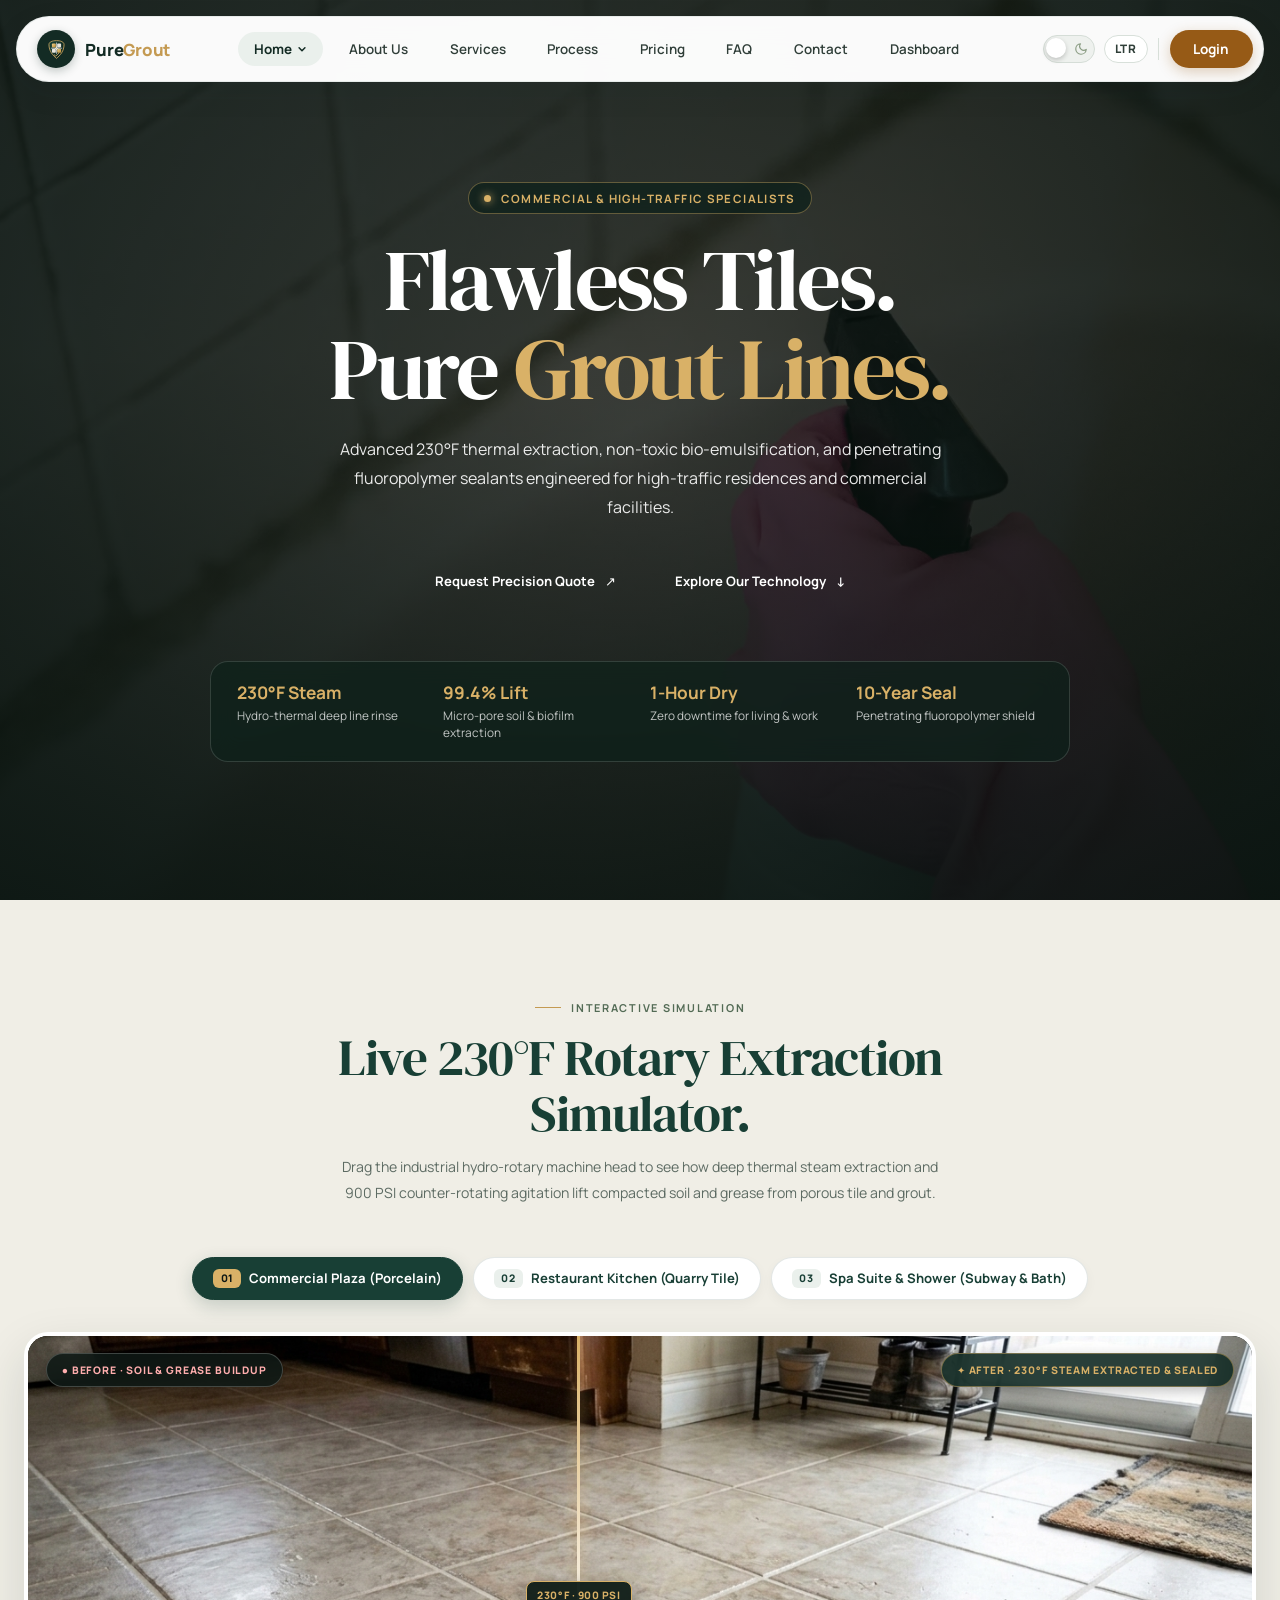
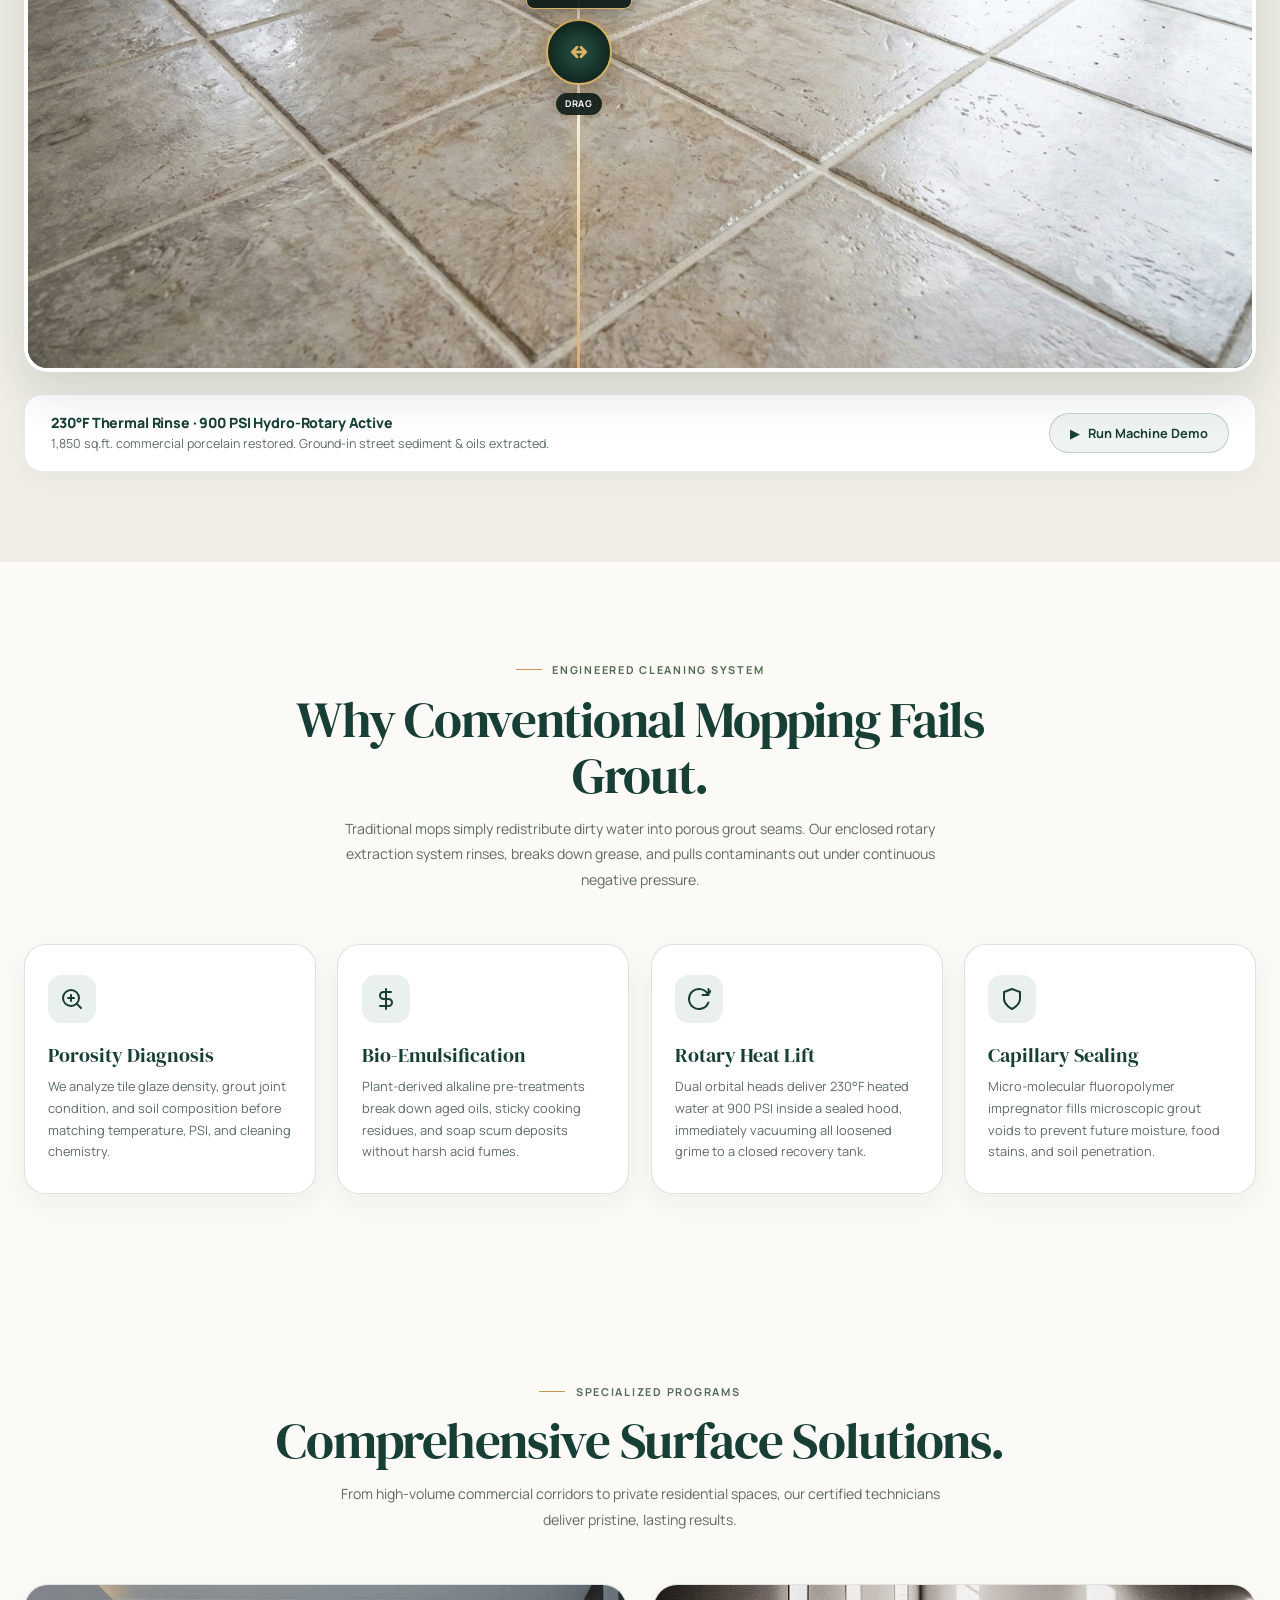
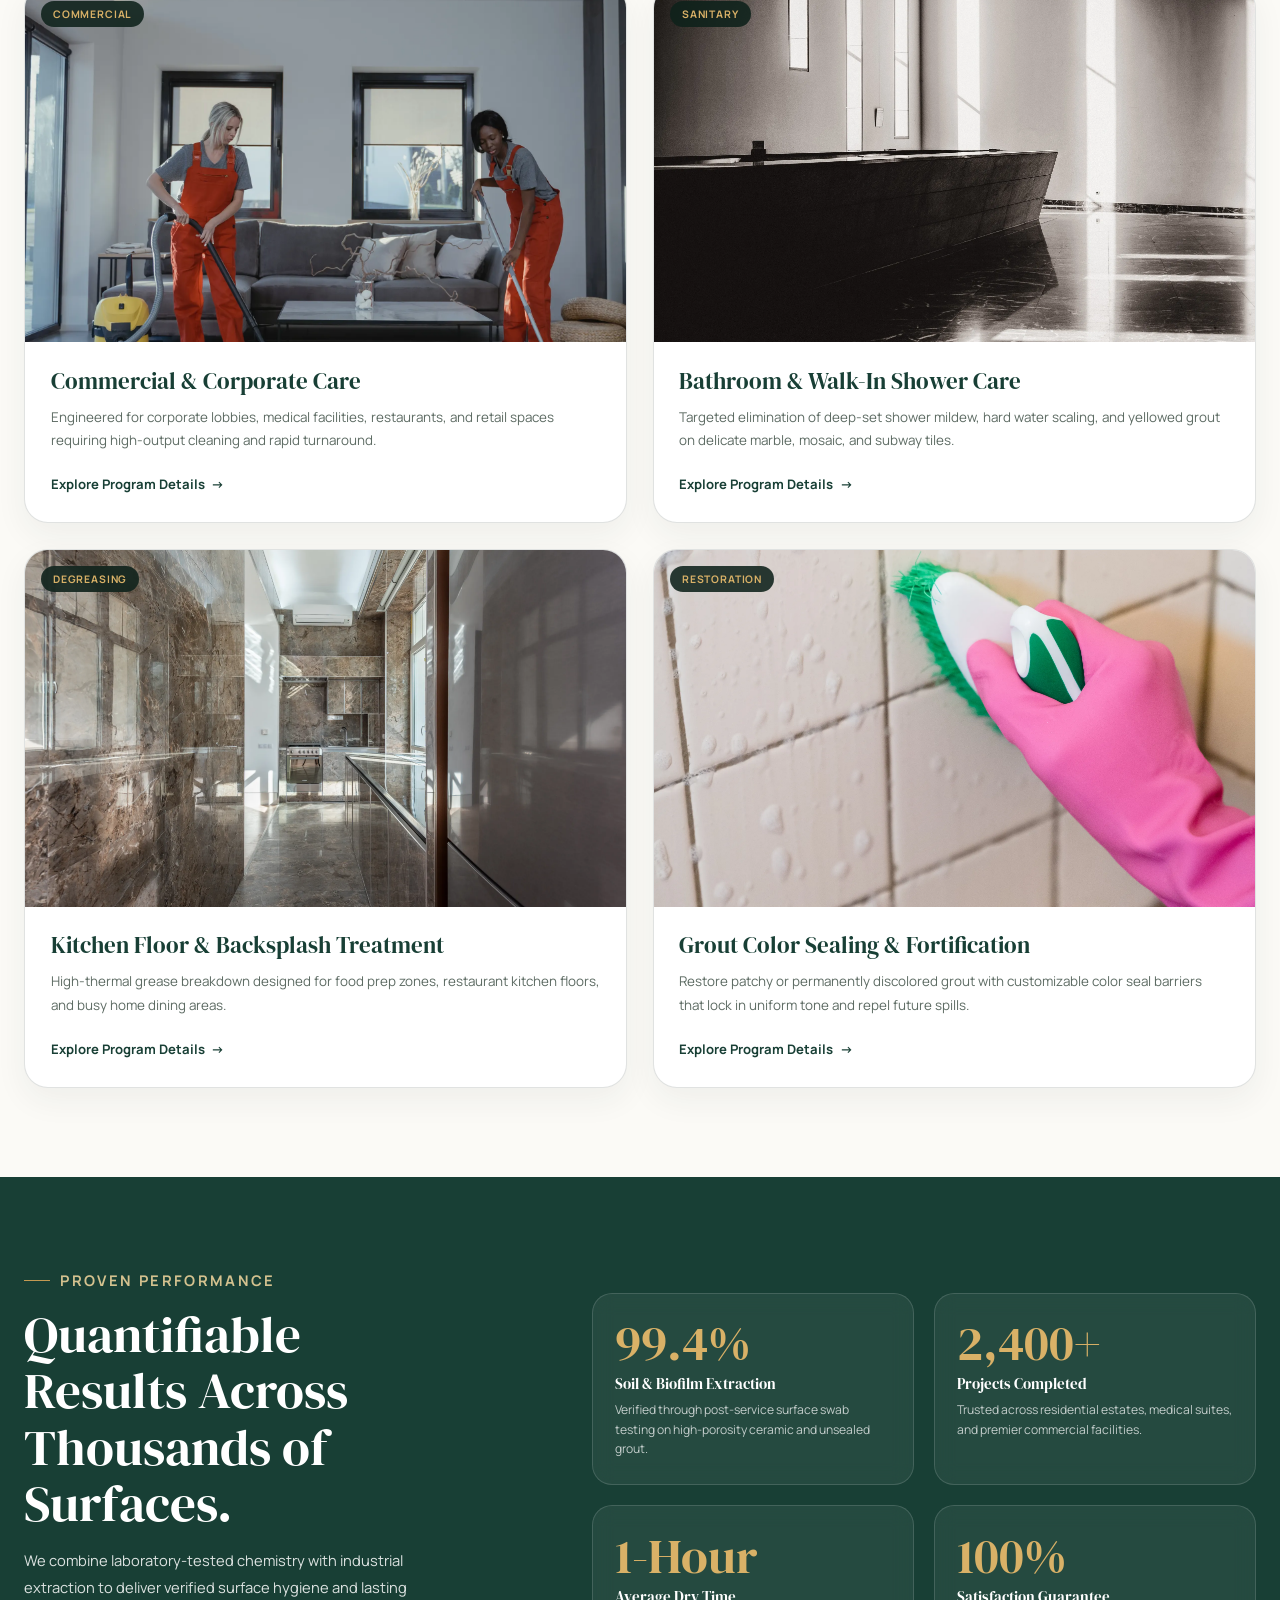
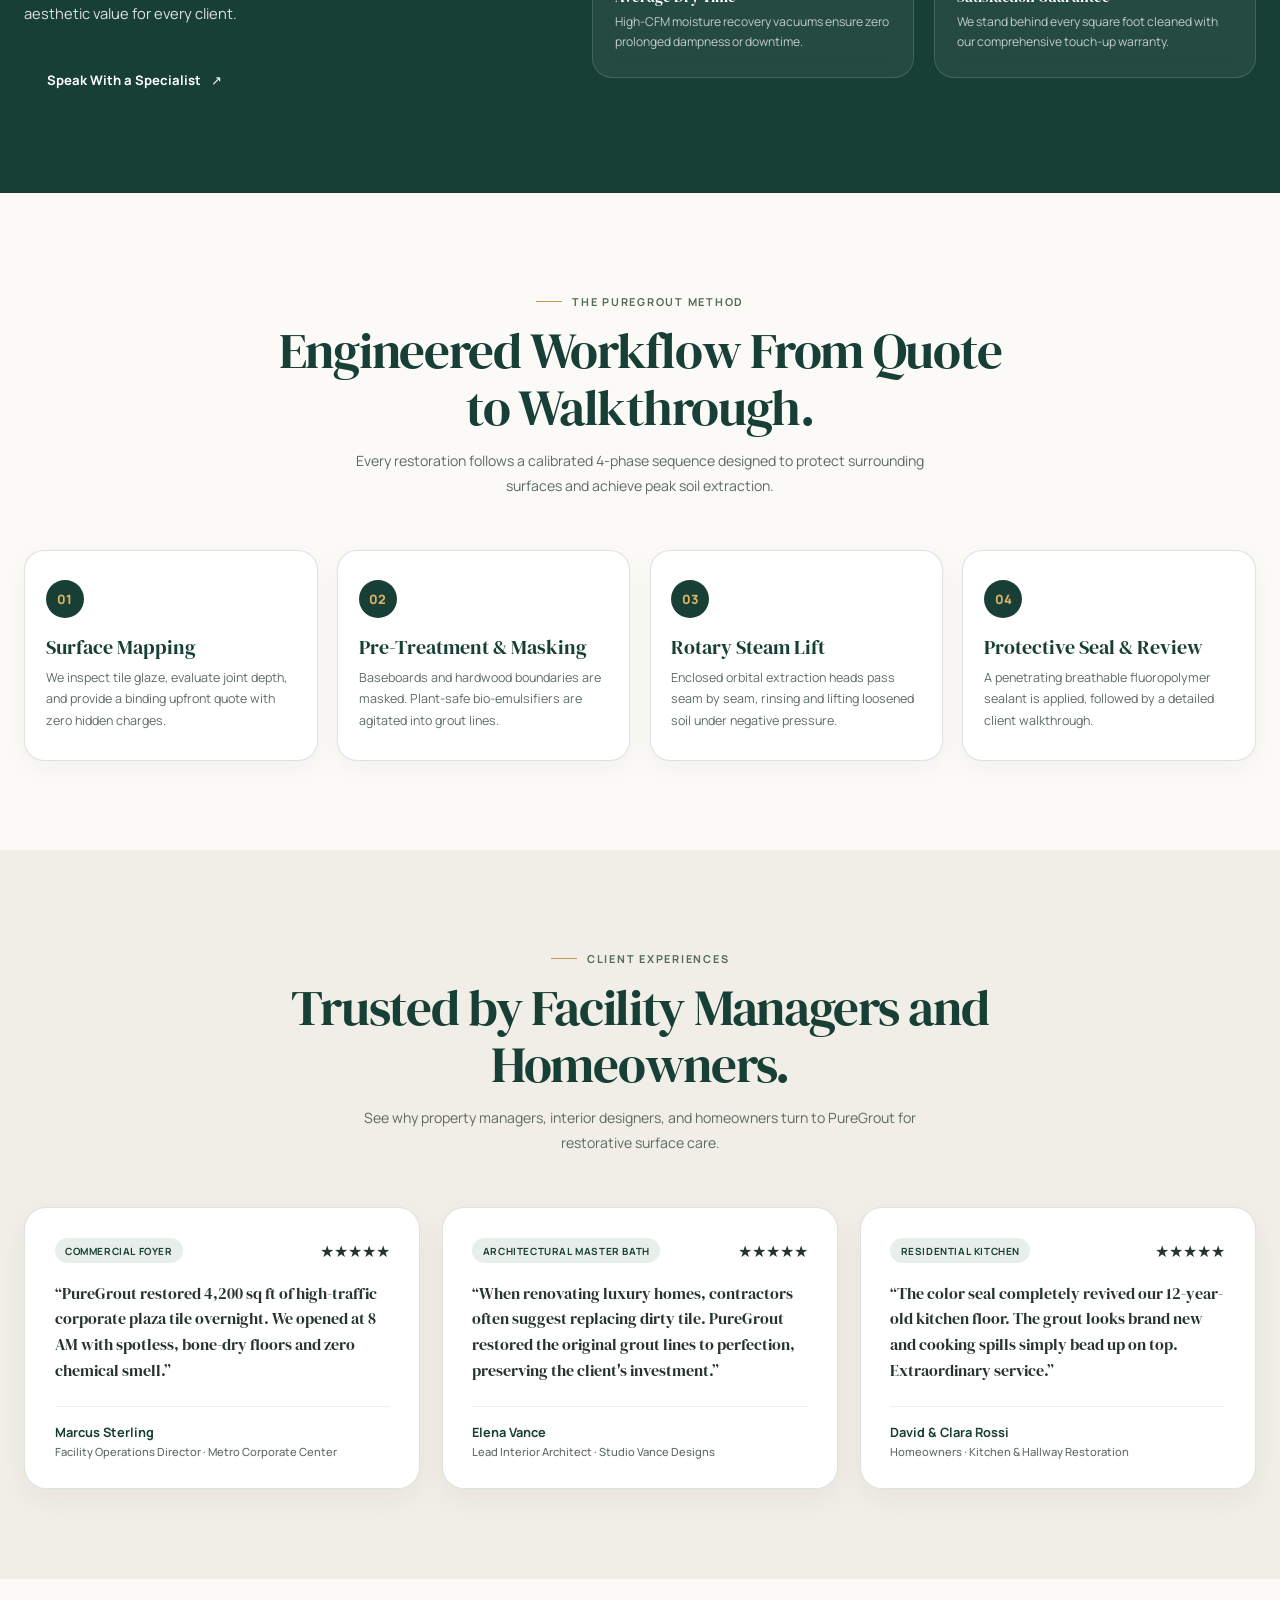
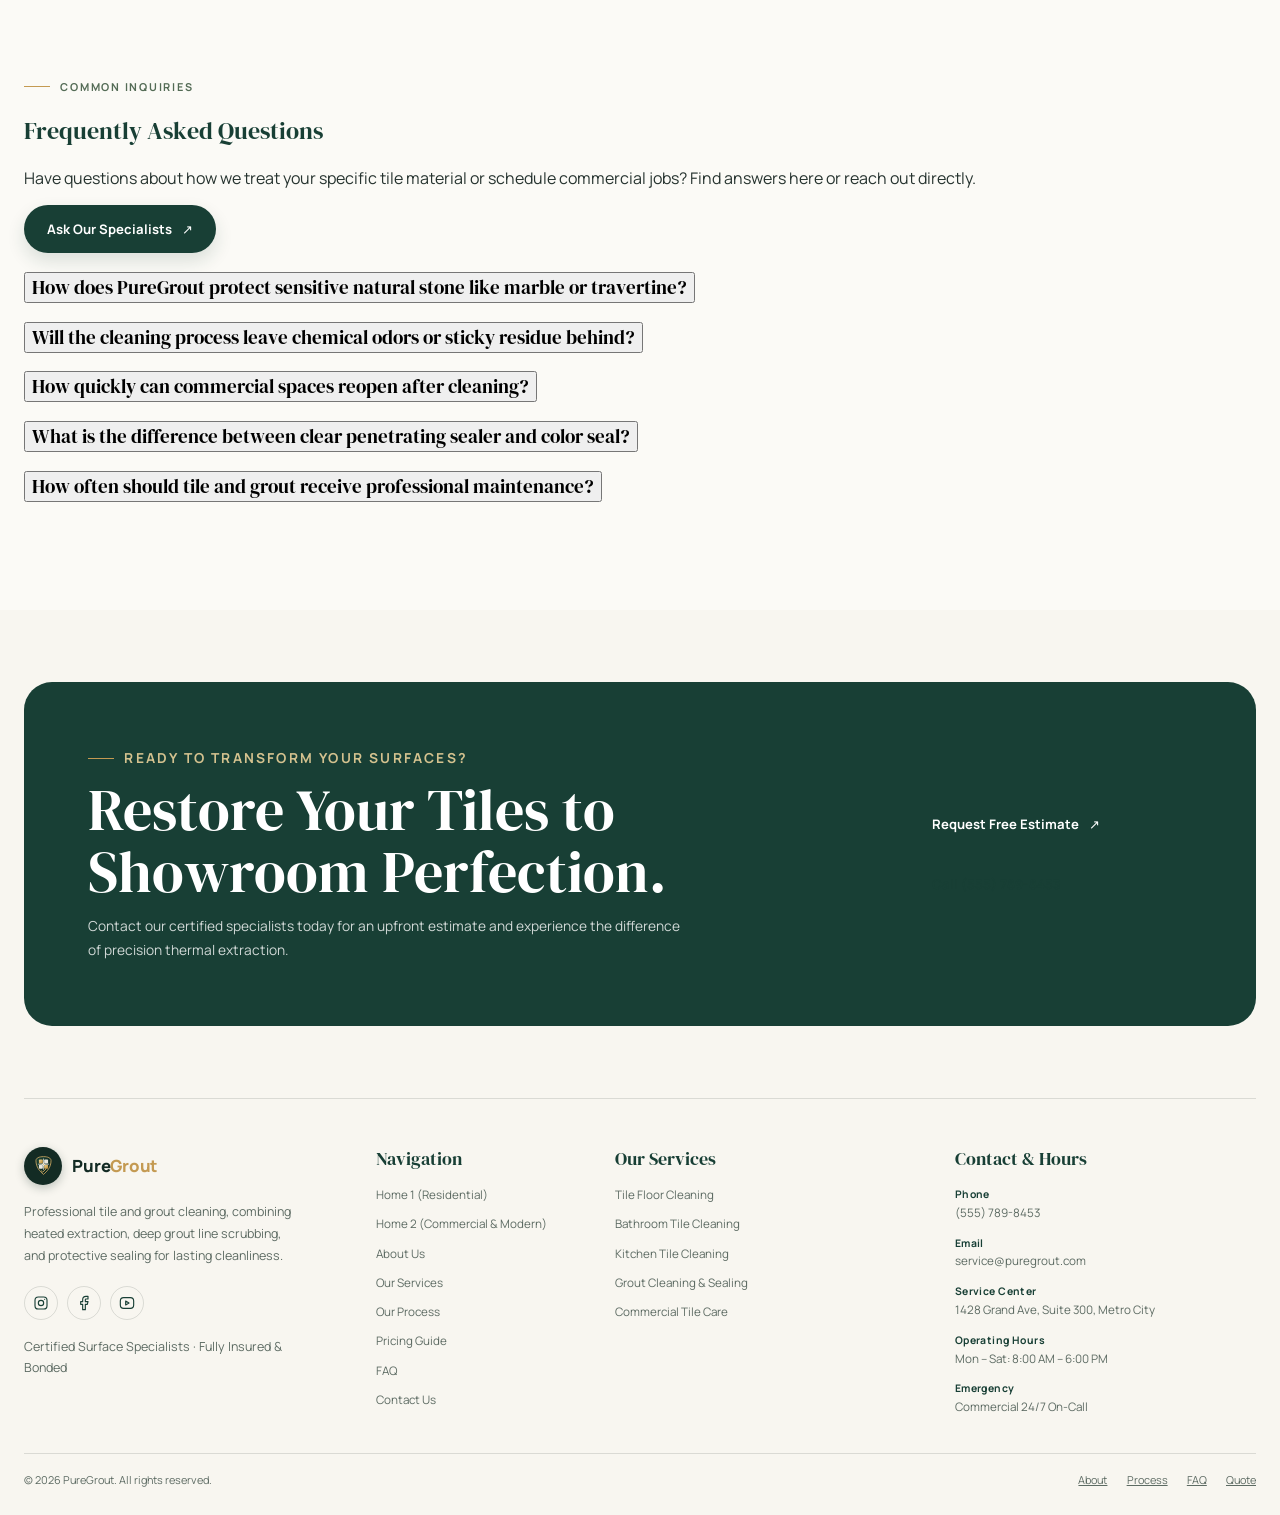
==== home-2.html @ 31fcd2fa "first commit" ====
<!doctype html>
<html lang="en">
<head>
  <meta charset="utf-8">
  <meta name="viewport" content="width=device-width, initial-scale=1">
  <meta name="theme-color" content="#F8F6F0">
  <meta name="description" content="Precision tile &amp; grout restoration for commercial spaces and architectural residences. 230°F rotary extraction, targeted grease lift, and fluoropolymer sealing.">
  <link rel="canonical" href="https://puregrout.com/home-2.html">
  <link rel="icon" type="image/svg+xml" href="assets/icons/favicon.svg">
  <link rel="alternate icon" type="image/png" href="assets/icons/favicon-32x32.png">
  <link rel="apple-touch-icon" href="assets/icons/favicon-32x32.png">
  <title>PureGrout | Precision Tile &amp; Grout Restoration Specialists</title>
  <meta property="og:type" content="website">
  <meta property="og:title" content="PureGrout | Precision Tile &amp; Grout Restoration (Home 2)">
  <meta property="og:description" content="Advanced thermal rotary extraction and fluoropolymer grout sealing for commercial facilities and luxury homes.">
  <meta property="og:url" content="https://puregrout.com/home-2.html">
  <meta property="og:image" content="https://puregrout.com/assets/images/tile-after-clean.jpg">
  <meta name="twitter:card" content="summary_large_image">
  <link rel="preconnect" href="https://fonts.googleapis.com">
  <link rel="preconnect" href="https://fonts.gstatic.com" crossorigin>
  <link href="https://fonts.googleapis.com/css2?family=DM+Serif+Display&family=Manrope:wght@400;500;600;700;800&display=swap" rel="stylesheet">
  <link rel="stylesheet" href="css/style.css">
  <link rel="stylesheet" href="css/responsive.css">
  <link rel="stylesheet" href="css/pages/home-2.css">
  <script src="js/components.js" defer></script>
  <script src="js/navigation.js" defer></script>
  <script src="js/main.js" defer></script>
  <script src="js/rotary-cleaner.js" defer></script>
  <script src="js/faq.js" defer></script>
  <script>
    (function () {
      try {
        var s = localStorage.getItem('puregrout-theme');
        var d = s ? s === 'dark' : (window.matchMedia && window.matchMedia('(prefers-color-scheme: dark)').matches);
        if (d) document.documentElement.classList.add('theme-dark');
      } catch (e) {}
    })();
  </script>
</head>
<body data-page="home2">
  <a class="skip-link" href="#main-content">Skip to content</a>
  <div id="site-header"></div>

  <main id="main-content" tabindex="-1">
    <!-- Hero Section -->
    <section class="h2-hero" aria-labelledby="h2-hero-title">
      <img class="h2-hero-image" src="assets/images/tile-cleaning-action.webp" alt="Industrial rotary extraction unit deep cleaning ceramic tile and grout lines" width="1800" height="2700" fetchpriority="high" decoding="async">
      <div class="h2-hero-overlay" aria-hidden="true"></div>

      <div class="h2-hero-content site-container">
        <span class="h2-badge">Commercial &amp; High-Traffic Specialists</span>
        <h1 id="h2-hero-title">Flawless Tiles.<br>Pure <em>Grout Lines.</em></h1>
        <p class="h2-hero-description">Advanced 230°F thermal extraction, non-toxic bio-emulsification, and penetrating fluoropolymer sealants engineered for high-traffic residences and commercial facilities.</p>
        
        <div class="h2-hero-actions">
          <a class="button button-light" href="contact.html?service=commercial-tile-cleaning">Request Precision Quote <span aria-hidden="true">↗</span></a>
          <a class="button button-glass" href="#technology">Explore Our Technology <span aria-hidden="true">↓</span></a>
        </div>

        <div class="h2-trust-strip">
          <div class="h2-trust-item">
            <strong>230°F Steam</strong>
            <span>Hydro-thermal deep line rinse</span>
          </div>
          <div class="h2-trust-item">
            <strong>99.4% Lift</strong>
            <span>Micro-pore soil &amp; biofilm extraction</span>
          </div>
          <div class="h2-trust-item">
            <strong>1-Hour Dry</strong>
            <span>Zero downtime for living &amp; work</span>
          </div>
          <div class="h2-trust-item">
            <strong>10-Year Seal</strong>
            <span>Penetrating fluoropolymer shield</span>
          </div>
        </div>
      </div>
    </section>

    <!-- Creative Interactive Feature: Industrial Hydro-Rotary Extraction Showcase -->
    <section class="rotary-showcase-section section-space" aria-labelledby="rotary-title" data-rotary-showcase>
      <div class="site-container">
        <div class="section-heading">
          <p class="eyebrow">Interactive Simulation</p>
          <h2 id="rotary-title">Live 230°F Rotary Extraction Simulator.</h2>
          <p>Drag the industrial hydro-rotary machine head to see how deep thermal steam extraction and 900 PSI counter-rotating agitation lift compacted soil and grease from porous tile and grout.</p>
        </div>

        <!-- 3-Surface Selector Navigation -->
        <div class="rotary-surface-nav" role="tablist" aria-label="Surface environments">
          <button class="rotary-pill is-active" type="button" role="tab" aria-selected="true" data-surface-target="commercial">
            <span class="pill-badge">01</span>
            Commercial Plaza (Porcelain)
          </button>
          <button class="rotary-pill" type="button" role="tab" aria-selected="false" data-surface-target="kitchen">
            <span class="pill-badge">02</span>
            Restaurant Kitchen (Quarry Tile)
          </button>
          <button class="rotary-pill" type="button" role="tab" aria-selected="false" data-surface-target="shower">
            <span class="pill-badge">03</span>
            Spa Suite &amp; Shower (Subway &amp; Bath)
          </button>
        </div>

        <!-- Interactive Rotary Surface Canvas -->
        <div class="rotary-frame" style="--rotary-pos: 50%;">
          <!-- Clean Layer (Revealed Beneath) -->
          <div class="rotary-layer rotary-layer-clean">
            <img src="assets/images/tile-after-clean.jpg" alt="Restored floor tiles with spotless cream grout lines after deep cleaning" width="1376" height="768" decoding="async">
            <span class="rotary-indicator rotary-indicator-clean"><span class="indicator-icon">✦</span> After &middot; 230&deg;F Steam Extracted &amp; Sealed</span>
          </div>

          <!-- Dirty Layer (Clipped at Wand Position) -->
          <div class="rotary-layer rotary-layer-dirty">
            <img src="assets/images/tile-after-clean.jpg" alt="Dirty tile floor showing heavy soil accumulation and blackened grout lines" width="1376" height="768" decoding="async">
            <div class="rotary-grime-overlay" aria-hidden="true"></div>
            <span class="rotary-indicator rotary-indicator-dirty"><span class="indicator-icon">●</span> Before &middot; Soil &amp; Grease Buildup</span>
          </div>

          <!-- Industrial Rotary Machine Scrubber Wand (Draggable Divider) -->
          <div class="rotary-wand-divider" role="slider" aria-label="Rotary extraction wand position" aria-valuemin="5" aria-valuemax="95" aria-valuenow="50" tabindex="0">
            <span class="rotary-wand-laser" aria-hidden="true"></span>
            
            <div class="rotary-machine-head" aria-hidden="true">
              <!-- Digital HUD Tag Hovering Above Machine -->
              <span class="rotary-hud-badge">230&deg;F &middot; 900 PSI</span>
              
              <!-- Refined Scrubber Head Dial with Drag Arrows -->
              <div class="rotary-dial-inner">
                <svg class="rotary-head-icon" viewBox="0 0 24 24" fill="none" stroke="currentColor" stroke-width="2.2" stroke-linecap="round" stroke-linejoin="round">
                  <path d="M7 12h10M7 12l3.5-3.5M7 12l3.5 3.5M17 12l-3.5-3.5M17 12l-3.5 3.5"/>
                </svg>
              </div>

              <!-- Drag Direction Label -->
              <span class="rotary-drag-arrows">DRAG</span>
            </div>
          </div>
        </div>

        <!-- Telemetry Diagnostics & Auto Demo Bar -->
        <div class="rotary-telemetry-bar">
          <div class="telemetry-readout">
            <strong class="telemetry-status" data-telemetry-status>230&deg;F Thermal Rinse &middot; 900 PSI Hydro-Rotary Active</strong>
            <span class="telemetry-detail" data-telemetry-detail>1,850 sq.ft. commercial porcelain restored. Ground-in street sediment &amp; oils extracted.</span>
          </div>
          <button class="auto-clean-btn" type="button" data-auto-clean aria-label="Run automated machine demonstration">
            <span aria-hidden="true">&#9654;</span> Run Machine Demo
          </button>
        </div>
      </div>
    </section>

    <!-- Science & Technology Section -->
    <section id="technology" class="h2-tech-section section-space" aria-labelledby="h2-tech-title">
      <div class="site-container">
        <div class="section-heading">
          <p class="eyebrow">Engineered Cleaning System</p>
          <h2 id="h2-tech-title">Why Conventional Mopping Fails Grout.</h2>
          <p>Traditional mops simply redistribute dirty water into porous grout seams. Our enclosed rotary extraction system rinses, breaks down grease, and pulls contaminants out under continuous negative pressure.</p>
        </div>

        <div class="h2-tech-grid">
          <article class="h2-tech-card">
            <span class="h2-tech-icon" aria-hidden="true">
              <svg viewBox="0 0 24 24" fill="none" stroke="currentColor" stroke-width="2" stroke-linecap="round" stroke-linejoin="round">
                <circle cx="11" cy="11" r="8"/>
                <line x1="21" y1="21" x2="16.65" y2="16.65"/>
                <line x1="11" y1="8" x2="11" y2="14"/>
                <line x1="8" y1="11" x2="14" y2="11"/>
              </svg>
            </span>
            <h3>Porosity Diagnosis</h3>
            <p>We analyze tile glaze density, grout joint condition, and soil composition before matching temperature, PSI, and cleaning chemistry.</p>
          </article>

          <article class="h2-tech-card">
            <span class="h2-tech-icon" aria-hidden="true">
              <svg viewBox="0 0 24 24" fill="none" stroke="currentColor" stroke-width="2" stroke-linecap="round" stroke-linejoin="round">
                <path d="M12 2v20M17 5H9.5a3.5 3.5 0 0 0 0 7h5a3.5 3.5 0 0 1 0 7H6"/>
              </svg>
            </span>
            <h3>Bio-Emulsification</h3>
            <p>Plant-derived alkaline pre-treatments break down aged oils, sticky cooking residues, and soap scum deposits without harsh acid fumes.</p>
          </article>

          <article class="h2-tech-card">
            <span class="h2-tech-icon" aria-hidden="true">
              <svg viewBox="0 0 24 24" fill="none" stroke="currentColor" stroke-width="2" stroke-linecap="round" stroke-linejoin="round">
                <path d="M21.5 2v6h-6M21.34 15.57a10 10 0 1 1-.57-8.38l5.67-5.67"/>
              </svg>
            </span>
            <h3>Rotary Heat Lift</h3>
            <p>Dual orbital heads deliver 230&deg;F heated water at 900 PSI inside a sealed hood, immediately vacuuming all loosened grime to a closed recovery tank.</p>
          </article>

          <article class="h2-tech-card">
            <span class="h2-tech-icon" aria-hidden="true">
              <svg viewBox="0 0 24 24" fill="none" stroke="currentColor" stroke-width="2" stroke-linecap="round" stroke-linejoin="round">
                <path d="M12 22s8-4 8-10V5l-8-3-8 3v7c0 6 8 10 8 10z"/>
              </svg>
            </span>
            <h3>Capillary Sealing</h3>
            <p>Micro-molecular fluoropolymer impregnator fills microscopic grout voids to prevent future moisture, food stains, and soil penetration.</p>
          </article>
        </div>
      </div>
    </section>

    <!-- Core Specialty Programs -->
    <section class="h2-programs-section section-space" aria-labelledby="h2-programs-title">
      <div class="site-container">
        <div class="section-heading">
          <p class="eyebrow">Specialized Programs</p>
          <h2 id="h2-programs-title">Comprehensive Surface Solutions.</h2>
          <p>From high-volume commercial corridors to private residential spaces, our certified technicians deliver pristine, lasting results.</p>
        </div>

        <div class="h2-programs-grid">
          <article class="h2-program-card">
            <div class="h2-program-media">
              <img src="assets/images/professional-floor-cleaning.webp" alt="Commercial high-traffic tile floor being cleaned with rotary extraction" width="1200" height="800" loading="lazy" decoding="async">
              <span class="h2-program-tag">Commercial</span>
            </div>
            <div class="h2-program-copy">
              <h3>Commercial &amp; Corporate Care</h3>
              <p>Engineered for corporate lobbies, medical facilities, restaurants, and retail spaces requiring high-output cleaning and rapid turnaround.</p>
              <a href="services.html#commercial-tile-cleaning" class="h2-program-link">Explore Program Details <span aria-hidden="true">&rarr;</span></a>
            </div>
          </article>

          <article class="h2-program-card">
            <div class="h2-program-media">
              <img src="assets/images/marble-bathroom-interior.webp" alt="Pristine marble and tiled master bathroom walk-in shower" width="1200" height="800" loading="lazy" decoding="async">
              <span class="h2-program-tag">Sanitary</span>
            </div>
            <div class="h2-program-copy">
              <h3>Bathroom &amp; Walk-In Shower Care</h3>
              <p>Targeted elimination of deep-set shower mildew, hard water scaling, and yellowed grout on delicate marble, mosaic, and subway tiles.</p>
              <a href="services.html#bathroom-tile-cleaning" class="h2-program-link">Explore Program Details <span aria-hidden="true">&rarr;</span></a>
            </div>
          </article>

          <article class="h2-program-card">
            <div class="h2-program-media">
              <img src="assets/images/modern-tiled-kitchen.webp" alt="Modern open kitchen with gleaming ceramic tile floors" width="1200" height="800" loading="lazy" decoding="async">
              <span class="h2-program-tag">Degreasing</span>
            </div>
            <div class="h2-program-copy">
              <h3>Kitchen Floor &amp; Backsplash Treatment</h3>
              <p>High-thermal grease breakdown designed for food prep zones, restaurant kitchen floors, and busy home dining areas.</p>
              <a href="services.html#kitchen-tile-cleaning" class="h2-program-link">Explore Program Details <span aria-hidden="true">&rarr;</span></a>
            </div>
          </article>

          <article class="h2-program-card">
            <div class="h2-program-media">
              <img src="assets/images/close-up-grout-scrubbing.webp" alt="Detailed line-by-line grout sealing and restoration in progress" width="1200" height="800" loading="lazy" decoding="async">
              <span class="h2-program-tag">Restoration</span>
            </div>
            <div class="h2-program-copy">
              <h3>Grout Color Sealing &amp; Fortification</h3>
              <p>Restore patchy or permanently discolored grout with customizable color seal barriers that lock in uniform tone and repel future spills.</p>
              <a href="services.html#grout-cleaning-restoration" class="h2-program-link">Explore Program Details <span aria-hidden="true">&rarr;</span></a>
            </div>
          </article>
        </div>
      </div>
    </section>

    <!-- Metrics & Performance Proof Section -->
    <section class="h2-metrics-section section-space" aria-labelledby="h2-metrics-title">
      <div class="site-container h2-metrics-layout">
        <div class="h2-metrics-intro">
          <p class="eyebrow">Proven Performance</p>
          <h2 id="h2-metrics-title">Quantifiable Results Across Thousands of Surfaces.</h2>
          <p>We combine laboratory-tested chemistry with industrial extraction to deliver verified surface hygiene and lasting aesthetic value for every client.</p>
          <div style="margin-top: 1.8rem;">
            <a class="button button-outline-light" href="contact.html">Speak With a Specialist <span aria-hidden="true">&nearr;</span></a>
          </div>
        </div>

        <div class="h2-metrics-grid">
          <div class="h2-metric-card">
            <span class="h2-metric-number">99.4%</span>
            <h3>Soil &amp; Biofilm Extraction</h3>
            <p>Verified through post-service surface swab testing on high-porosity ceramic and unsealed grout.</p>
          </div>
          <div class="h2-metric-card">
            <span class="h2-metric-number">2,400+</span>
            <h3>Projects Completed</h3>
            <p>Trusted across residential estates, medical suites, and premier commercial facilities.</p>
          </div>
          <div class="h2-metric-card">
            <span class="h2-metric-number">1-Hour</span>
            <h3>Average Dry Time</h3>
            <p>High-CFM moisture recovery vacuums ensure zero prolonged dampness or downtime.</p>
          </div>
          <div class="h2-metric-card">
            <span class="h2-metric-number">100%</span>
            <h3>Satisfaction Guarantee</h3>
            <p>We stand behind every square foot cleaned with our comprehensive touch-up warranty.</p>
          </div>
        </div>
      </div>
    </section>

    <!-- 4-Phase Client Workflow -->
    <section class="h2-workflow-section section-space" aria-labelledby="h2-flow-title">
      <div class="site-container">
        <div class="section-heading">
          <p class="eyebrow">The PureGrout Method</p>
          <h2 id="h2-flow-title">Engineered Workflow From Quote to Walkthrough.</h2>
          <p>Every restoration follows a calibrated 4-phase sequence designed to protect surrounding surfaces and achieve peak soil extraction.</p>
        </div>

        <ol class="h2-workflow-grid">
          <li class="h2-workflow-card">
            <span class="step-num">01</span>
            <h3>Surface Mapping</h3>
            <p>We inspect tile glaze, evaluate joint depth, and provide a binding upfront quote with zero hidden charges.</p>
          </li>
          <li class="h2-workflow-card">
            <span class="step-num">02</span>
            <h3>Pre-Treatment &amp; Masking</h3>
            <p>Baseboards and hardwood boundaries are masked. Plant-safe bio-emulsifiers are agitated into grout lines.</p>
          </li>
          <li class="h2-workflow-card">
            <span class="step-num">03</span>
            <h3>Rotary Steam Lift</h3>
            <p>Enclosed orbital extraction heads pass seam by seam, rinsing and lifting loosened soil under negative pressure.</p>
          </li>
          <li class="h2-workflow-card">
            <span class="step-num">04</span>
            <h3>Protective Seal &amp; Review</h3>
            <p>A penetrating breathable fluoropolymer sealant is applied, followed by a detailed client walkthrough.</p>
          </li>
        </ol>
      </div>
    </section>

    <!-- Testimonials / Client Case Studies -->
    <section class="h2-testimonials-section section-space" aria-labelledby="h2-testimonials-title">
      <div class="site-container">
        <div class="section-heading">
          <p class="eyebrow">Client Experiences</p>
          <h2 id="h2-testimonials-title">Trusted by Facility Managers and Homeowners.</h2>
          <p>See why property managers, interior designers, and homeowners turn to PureGrout for restorative surface care.</p>
        </div>

        <div class="h2-testimonials-grid">
          <article class="h2-test-card">
            <div class="h2-test-header">
              <span class="h2-test-tag">Commercial Foyer</span>
              <div class="stars" role="img" aria-label="5 out of 5 stars">&#9733;&#9733;&#9733;&#9733;&#9733;</div>
            </div>
            <blockquote>&ldquo;PureGrout restored 4,200 sq ft of high-traffic corporate plaza tile overnight. We opened at 8 AM with spotless, bone-dry floors and zero chemical smell.&rdquo;</blockquote>
            <div class="h2-test-author">
              <strong>Marcus Sterling</strong>
              <span>Facility Operations Director &middot; Metro Corporate Center</span>
            </div>
          </article>

          <article class="h2-test-card">
            <div class="h2-test-header">
              <span class="h2-test-tag">Architectural Master Bath</span>
              <div class="stars" role="img" aria-label="5 out of 5 stars">&#9733;&#9733;&#9733;&#9733;&#9733;</div>
            </div>
            <blockquote>&ldquo;When renovating luxury homes, contractors often suggest replacing dirty tile. PureGrout restored the original grout lines to perfection, preserving the client's investment.&rdquo;</blockquote>
            <div class="h2-test-author">
              <strong>Elena Vance</strong>
              <span>Lead Interior Architect &middot; Studio Vance Designs</span>
            </div>
          </article>

          <article class="h2-test-card">
            <div class="h2-test-header">
              <span class="h2-test-tag">Residential Kitchen</span>
              <div class="stars" role="img" aria-label="5 out of 5 stars">&#9733;&#9733;&#9733;&#9733;&#9733;</div>
            </div>
            <blockquote>&ldquo;The color seal completely revived our 12-year-old kitchen floor. The grout looks brand new and cooking spills simply bead up on top. Extraordinary service.&rdquo;</blockquote>
            <div class="h2-test-author">
              <strong>David &amp; Clara Rossi</strong>
              <span>Homeowners &middot; Kitchen &amp; Hallway Restoration</span>
            </div>
          </article>
        </div>
      </div>
    </section>

    <!-- Home 2 FAQ Section -->
    <section class="h2-faq-section section-space" aria-labelledby="h2-faq-title">
      <div class="site-container faq-layout">
        <div class="faq-intro">
          <p class="eyebrow">Common Inquiries</p>
          <h2 id="h2-faq-title">Frequently Asked Questions</h2>
          <p>Have questions about how we treat your specific tile material or schedule commercial jobs? Find answers here or reach out directly.</p>
          <a class="button button-primary" href="contact.html">Ask Our Specialists <span aria-hidden="true">&nearr;</span></a>
        </div>

        <div class="faq-list">
          <article class="faq-item">
            <h3><button class="faq-question" type="button" aria-expanded="false" aria-controls="h2-faq-1" id="h2-q1">How does PureGrout protect sensitive natural stone like marble or travertine?<span></span></button></h3>
            <div class="faq-answer" id="h2-faq-1" role="region" aria-labelledby="h2-q1" hidden>
              <p>We use pH-neutral, non-acidic bio-cleaners specifically calibrated for calcium-based stones like marble, travertine, and limestone. Our low-pressure rotary scrubbers lift soil without micro-scratching or etching the polished surface.</p>
            </div>
          </article>

          <article class="faq-item">
            <h3><button class="faq-question" type="button" aria-expanded="false" aria-controls="h2-faq-2" id="h2-q2">Will the cleaning process leave chemical odors or sticky residue behind?<span></span></button></h3>
            <div class="faq-answer" id="h2-faq-2" role="region" aria-labelledby="h2-q2" hidden>
              <p>Never. Because our 230&deg;F thermal rinse operates with simultaneous closed-loop vacuum extraction, 99% of all solution and emulsified soil is removed instantly. The floor dries neutral with zero sticky film to re-attract dirt.</p>
            </div>
          </article>

          <article class="faq-item">
            <h3><button class="faq-question" type="button" aria-expanded="false" aria-controls="h2-faq-3" id="h2-q3">How quickly can commercial spaces reopen after cleaning?<span></span></button></h3>
            <div class="faq-answer" id="h2-faq-3" role="region" aria-labelledby="h2-q3" hidden>
              <p>Our industrial extraction system leaves floors dry to light foot traffic within 45 to 60 minutes. We routinely perform night, weekend, and after-hours commercial services so your business opens on schedule with zero interruption.</p>
            </div>
          </article>

          <article class="faq-item">
            <h3><button class="faq-question" type="button" aria-expanded="false" aria-controls="h2-faq-4" id="h2-q4">What is the difference between clear penetrating sealer and color seal?<span></span></button></h3>
            <div class="faq-answer" id="h2-faq-4" role="region" aria-labelledby="h2-q4" hidden>
              <p>Clear penetrating sealer absorbs into the grout capillaries to protect against liquids while preserving the existing grout color. Color seal is an opaque, durable polymer formula that permanently recolors discolored or stained grout to your chosen uniform shade while offering maximum stain protection.</p>
            </div>
          </article>

          <article class="faq-item">
            <h3><button class="faq-question" type="button" aria-expanded="false" aria-controls="h2-faq-5" id="h2-q5">How often should tile and grout receive professional maintenance?<span></span></button></h3>
            <div class="faq-answer" id="h2-faq-5" role="region" aria-labelledby="h2-q5" hidden>
              <p>For typical residential homes, a professional deep clean and seal inspection every 12 to 18 months keeps floors immaculate. High-traffic commercial properties (such as restaurants, retail, and offices) typically schedule semi-annual or quarterly maintenance.</p>
            </div>
          </article>
        </div>
      </div>
    </section>

    <!-- Final Call to Action -->
    <section class="cta-section site-container" aria-labelledby="h2-final-cta-title">
      <div>
        <p class="eyebrow">Ready to Transform Your Surfaces?</p>
        <h2 id="h2-final-cta-title">Restore Your Tiles to Showroom Perfection.</h2>
        <p>Contact our certified specialists today for an upfront estimate and experience the difference of precision thermal extraction.</p>
      </div>
      <div style="display: flex; gap: 0.8rem; flex-wrap: wrap;">
        <a class="button button-light" href="contact.html">Request Free Estimate <span aria-hidden="true">&nearr;</span></a>
        <a class="button button-secondary" href="tel:5557898453">Call (555) 789-8453</a>
      </div>
    </section>
  </main>

  <div id="site-footer"></div>
</body>
</html>
---- css/style.css ----
:root {
  color-scheme: light;
  --color-forest: #183F35;
  --color-sage: #8A9C83;
  --color-ivory: #F8F6F0;
  --color-white: #FFFFFF;
  --color-gold: #C49A52;
  --color-charcoal: #26332F;
  --color-muted: #5D6B63;
  --color-border: rgba(38, 51, 47, .14);
  --font-display: "DM Serif Display", Georgia, serif;
  --font-body: "Manrope", Arial, sans-serif;
  --content-width: 1240px;
  --section-space: clamp(4.5rem, 7vw, 6.75rem);
  --space-1: .5rem;
  --space-2: 1rem;
  --space-3: 1.5rem;
  --space-4: 2rem;
  --space-5: 3rem;
  --space-6: 4.5rem;
  font-family: var(--font-body);
  font-synthesis: none;
  text-rendering: optimizeLegibility;
}

*, *::before, *::after { box-sizing: border-box; }
html { scroll-behavior: smooth; }
body { min-width: 320px; margin: 0; background: var(--color-ivory); color: var(--color-charcoal); }
a { color: inherit; }
button, input, select, textarea { font: inherit; }
button, a { -webkit-tap-highlight-color: transparent; }
img, svg { display: block; max-width: 100%; }
:focus-visible { outline: 3px solid #8C6220; outline-offset: 4px; }
.skip-link { position: fixed; z-index: 30; top: 1rem; left: 1rem; padding: .75rem 1rem; transform: translateY(-160%); border-radius: 999px; background: var(--color-forest); color: var(--color-white); }
.skip-link:focus { transform: translateY(0); }
.site-container { width: min(calc(100% - 3rem), var(--content-width)); margin-inline: auto; }

/* Theme color scheme extensions */
:root {
  --color-heading: #183F35;
  --color-surface-alt: #FBFAF6;
  --color-surface-tint: #F0EEE6;
}

:root.theme-dark {
  color-scheme: dark;
  --color-forest: #13241F;
  --color-forest-dark: #0A1612;
  --color-sage: #9AB29F;
  --color-ivory: #0D1714;
  --color-white: #FFFFFF;
  --color-surface-alt: #101E19;
  --color-surface-tint: #12211C;
  --color-gold: #D9B167;
  --color-charcoal: #E5ECE8;
  --color-muted: #9BB0A5;
  --color-border: rgba(255, 255, 255, 0.10);
  --color-heading: #F5F8F6;
}

:root.theme-dark body {
  background: var(--color-ivory);
  color: var(--color-charcoal);
}

:root.theme-dark h1,
:root.theme-dark h2,
:root.theme-dark h3 {
  color: var(--color-heading);
}

:root.theme-dark .section-heading h2 {
  color: var(--color-heading);
}

:root.theme-dark .section-heading > p:last-child {
  color: var(--color-muted);
}

:root.theme-dark .eyebrow {
  color: #D9B167;
}

:root.theme-dark .eyebrow::before {
  background: #D9B167;
}

/* Global Dark Mode Buttons */
:root.theme-dark .button-primary {
  background: #D9B167;
  color: #0D1714;
  font-weight: 800;
  box-shadow: 0 8px 22px rgba(217, 177, 103, 0.22);
}
:root.theme-dark .button-primary:hover {
  background: #E8C67C;
  box-shadow: 0 12px 28px rgba(217, 177, 103, 0.32);
}

:root.theme-dark .button-secondary {
  border-color: rgba(217, 177, 103, 0.45);
  color: #D9B167;
  background: transparent;
}
:root.theme-dark .button-secondary:hover {
  border-color: #D9B167;
  background: rgba(217, 177, 103, 0.12);
  color: #F5F8F6;
}

:root.theme-dark .button-light {
  background: #D9B167;
  color: #0D1714;
  font-weight: 800;
}
:root.theme-dark .button-light:hover {
  background: #E8C67C;
}

:root.theme-dark .button-glass {
  border-color: rgba(255, 255, 255, 0.25);
  background: rgba(255, 255, 255, 0.08);
  color: #F5F8F6;
}
:root.theme-dark .button-glass:hover {
  background: rgba(255, 255, 255, 0.16);
}

:root.theme-dark .button-outline-light {
  border-color: rgba(217, 177, 103, 0.55);
  color: #D9B167;
  background: rgba(217, 177, 103, 0.08);
  font-weight: 700;
}
:root.theme-dark .button-outline-light:hover {
  border-color: #D9B167;
  color: #0D1714;
  background: #D9B167;
  box-shadow: 0 10px 24px rgba(217, 177, 103, 0.3);
}

/* Universal SVG Stroked Icon Standard */
.why-icon svg,
.process-icon svg,
.contact-card-icon svg,
.step-icon svg,
.value-icon svg,
.lightbox-close svg,
.lightbox-nav svg {
  display: block;
  stroke: currentColor;
  fill: none;
  stroke-width: 1.8;
  stroke-linecap: round;
  stroke-linejoin: round;
}

/* Global Dark Mode Cards & CTA */
:root.theme-dark .card,
:root.theme-dark .service-card,
:root.theme-dark .image-card,
:root.theme-dark .pricing-card {
  background: #14231E;
  border-color: rgba(255, 255, 255, 0.10);
  box-shadow: 0 12px 36px rgba(0, 0, 0, 0.28);
}

:root.theme-dark .cta-section,
:root.theme-dark .final-cta,
:root.theme-dark .services-final-cta,
:root.theme-dark .pricing-final-cta {
  background: #10211B;
  border: 1px solid rgba(255, 255, 255, 0.12);
  color: var(--color-white);
}

:root.theme-dark .breadcrumbs ol {
  color: var(--color-muted);
}
:root.theme-dark .breadcrumbs li + li::before {
  color: rgba(255, 255, 255, 0.25);
}

/* Global Dark Mode Form Fields */
:root.theme-dark .form-field label {
  color: var(--color-charcoal);
}
:root.theme-dark .form-input,
:root.theme-dark .form-field input,
:root.theme-dark .form-field select,
:root.theme-dark .form-field textarea {
  background: #101E19;
  border-color: rgba(255, 255, 255, 0.14);
  color: var(--color-charcoal);
}
:root.theme-dark .form-input::placeholder,
:root.theme-dark .form-field input::placeholder,
:root.theme-dark .form-field textarea::placeholder {
  color: #7A9085;
}
:root.theme-dark .form-input:focus,
:root.theme-dark .form-field input:focus,
:root.theme-dark .form-field select:focus,
:root.theme-dark .form-field textarea:focus {
  border-color: #D9B167;
  background: #142721;
  box-shadow: 0 0 0 3px rgba(217, 177, 103, 0.2);
}

/* Global Dark Mode Footer */
:root.theme-dark .site-footer {
  border-top-color: rgba(255, 255, 255, 0.10);
}
:root.theme-dark .footer-column h2 {
  color: var(--color-heading);
}
:root.theme-dark .footer-column a,
:root.theme-dark .footer-column li {
  color: var(--color-muted);
}
:root.theme-dark .footer-column a:hover {
  color: #D9B167;
}
:root.theme-dark .contact-label {
  color: #D9B167;
}
:root.theme-dark .social-icon {
  border-color: rgba(255, 255, 255, 0.12);
  color: #D9B167;
}
:root.theme-dark .social-icon:hover {
  border-color: #D9B167;
  background: rgba(217, 177, 103, 0.12);
}
:root.theme-dark .footer-bottom {
  border-top-color: rgba(255, 255, 255, 0.08);
  color: #7A9085;
}
:root.theme-dark .footer-legal a {
  color: #9BB0A5;
}
:root.theme-dark .footer-legal a:hover {
  color: #D9B167;
}

/* Floating shared capsule navigation */
#site-header {
  position: fixed;
  top: 1rem;
  left: 0;
  right: 0;
  z-index: 999;
  width: 100%;
  pointer-events: none;
}
.site-header-wrapper {
  width: 100%;
  pointer-events: none;
}
.site-header.site-header-capsule {
  pointer-events: auto;
  position: relative;
  display: flex;
  align-items: center;
  justify-content: space-between;
  width: min(calc(100% - 2rem), 1400px);
  min-height: 66px;
  margin: 0 auto;
  padding: 0.42rem 0.65rem 0.42rem 1.25rem;
  border: 1px solid rgba(24, 63, 53, 0.08);
  border-radius: 9999px;
  background: rgba(255, 255, 255, 0.98);
  box-shadow: 0 10px 32px rgba(18, 43, 36, 0.07);
  backdrop-filter: blur(16px);
  -webkit-backdrop-filter: blur(16px);
  transition: background 0.25s ease, border-color 0.25s ease, box-shadow 0.25s ease;
}
.site-header.site-header-capsule.is-scrolled {
  box-shadow: 0 14px 40px rgba(18, 43, 36, 0.13);
  border-color: rgba(24, 63, 53, 0.14);
}
:root.theme-dark .site-header.site-header-capsule {
  background: rgba(22, 36, 32, 0.96);
  border-color: rgba(255, 255, 255, 0.12);
  box-shadow: 0 12px 36px rgba(0, 0, 0, 0.4);
}
:root.theme-dark .site-header.site-header-capsule.is-scrolled {
  box-shadow: 0 16px 44px rgba(0, 0, 0, 0.55);
  border-color: rgba(255, 255, 255, 0.18);
}

/* Brand */
.brand {
  display: inline-flex;
  align-items: center;
  gap: 0.65rem;
  color: var(--color-forest);
  text-decoration: none;
  white-space: nowrap;
  flex: 0 0 auto;
}
.brand-badge {
  display: grid;
  place-items: center;
  width: 38px;
  height: 38px;
  border-radius: 50%;
  background: #132B24;
  box-shadow: 0 3px 10px rgba(19, 43, 36, 0.25);
  flex-shrink: 0;
}
.brand-badge-icon {
  width: 21px;
  height: 21px;
}
.brand-name {
  font-family: var(--font-body);
  font-size: 1.05rem;
  font-weight: 800;
  letter-spacing: -0.015em;
  color: #132B24;
  transition: color 0.2s ease;
}
.brand-accent {
  color: var(--color-gold, #C49A52);
  transition: color 0.2s ease;
}
:root.theme-dark .brand-name {
  color: #F8F6F0;
}
:root.theme-dark .brand-accent {
  color: #DFC48A;
}

/* Primary Navigation items */
.primary-navigation {
  display: flex;
  align-items: center;
  justify-content: center;
  flex: 1 1 auto;
  margin-inline: 0.75rem;
}
.nav-list {
  display: flex;
  align-items: center;
  justify-content: center;
  gap: clamp(0.32rem, 0.75vw, 0.65rem);
  list-style: none;
  margin: 0;
  padding: 0;
}
.nav-item {
  position: relative;
}
.nav-link {
  display: inline-flex;
  align-items: center;
  justify-content: center;
  gap: 0.32rem;
  padding: 0.48rem 1rem;
  border-radius: 9999px;
  color: #2F3E38;
  font-size: 0.84rem;
  font-weight: 600;
  text-decoration: none;
  white-space: nowrap;
  transition: all 0.2s ease;
}
.nav-link:hover {
  background: rgba(19, 43, 36, 0.06);
  color: #132B24;
}
:root.theme-dark .nav-link {
  color: #BAC6BF;
}
:root.theme-dark .nav-link:hover {
  background: rgba(255, 255, 255, 0.08);
  color: #FFFFFF;
}

/* Active Nav Link Pill */
.nav-link.is-active {
  background: #EAF0EC;
  color: #132B24;
  font-weight: 700;
  padding: 0.48rem 1rem;
}
:root.theme-dark .nav-link.is-active {
  background: rgba(255, 255, 255, 0.12);
  color: #FFFFFF;
}
.nav-chevron {
  width: 10px;
  height: 10px;
  color: currentColor;
  transition: transform 0.2s ease;
}
.nav-item-has-dropdown.is-open .nav-chevron {
  transform: rotate(180deg);
}

/* Dropdown menu */
.nav-dropdown {
  position: absolute;
  top: calc(100% + 10px);
  left: 50%;
  transform: translateX(-50%) translateY(8px);
  min-width: 165px;
  padding: 0.35rem;
  border: 1px solid rgba(24, 63, 53, 0.09);
  border-radius: 14px;
  background: #FFFFFF;
  box-shadow: 0 16px 40px rgba(19, 43, 36, 0.12);
  opacity: 0;
  pointer-events: none;
  transition: opacity 0.2s ease, transform 0.2s ease;
  z-index: 120;
}
.nav-item-has-dropdown.is-open .nav-dropdown {
  opacity: 1;
  pointer-events: auto;
  transform: translateX(-50%) translateY(0);
}
:root.theme-dark .nav-dropdown {
  background: #172420;
  border-color: rgba(255, 255, 255, 0.12);
  box-shadow: 0 18px 42px rgba(0, 0, 0, 0.45);
}
.dropdown-item {
  display: block;
  padding: 0.55rem 0.95rem;
  border-radius: 9px;
  text-decoration: none;
  color: #132B24;
  font-size: 0.86rem;
  font-weight: 700;
  transition: background 0.18s ease;
}
.dropdown-item:hover {
  background: #F2F5F2;
}
.dropdown-item.is-current {
  background: #E8EFEA;
  color: #132B24;
}
.dropdown-item.is-current .dropdown-item-title {
  color: #183F35;
  font-weight: 800;
}
:root.theme-dark .dropdown-item {
  color: #E2ECE6;
}
:root.theme-dark .dropdown-item:hover {
  background: rgba(255, 255, 255, 0.07);
}
:root.theme-dark .dropdown-item.is-current {
  background: rgba(217, 177, 103, 0.16);
  color: #D9B167;
}
:root.theme-dark .dropdown-item.is-current .dropdown-item-title {
  color: #D9B167;
}
:root.theme-dark .dropdown-item.is-current .dropdown-item-desc {
  color: #C7D4CD;
}
.dropdown-item-title {
  display: block;
  font-size: 0.82rem;
  font-weight: 700;
  color: inherit;
}
.dropdown-item-desc {
  display: block;
  font-size: 0.71rem;
  color: #6C7D75;
  margin-top: 2px;
  line-height: 1.35;
}
:root.theme-dark .dropdown-item-desc {
  color: #8E9E96;
}

/* Right-side controls */
.nav-controls {
  display: flex;
  align-items: center;
  gap: 0.55rem;
  flex: 0 0 auto;
}

/* Theme switch */
.theme-switch {
  width: 52px;
  height: 28px;
  padding: 2px;
  border: 1.5px solid #D5DDD7;
  border-radius: 9999px;
  background: #EEF1EE;
  cursor: pointer;
  position: relative;
  display: flex;
  align-items: center;
  transition: background 0.25s ease, border-color 0.25s ease;
}
:root.theme-dark .theme-switch {
  background: #23342E;
  border-color: rgba(255, 255, 255, 0.2);
}
.theme-switch-track {
  display: flex;
  align-items: center;
  justify-content: space-between;
  width: 100%;
  height: 100%;
  padding-inline: 4px;
}
.theme-switch-icon {
  display: grid;
  place-items: center;
  width: 14px;
  height: 14px;
}
.sun-icon { color: #C49A52; }
.moon-icon { color: #8A9C83; }
.theme-switch-thumb {
  position: absolute;
  top: 2px;
  left: 2px;
  width: 20px;
  height: 20px;
  border-radius: 50%;
  background: #FFFFFF;
  box-shadow: 0 2px 5px rgba(0, 0, 0, 0.2);
  transition: transform 0.25s cubic-bezier(0.2, 0.8, 0.2, 1), background 0.25s ease;
}
.theme-switch.is-dark .theme-switch-thumb {
  transform: translateX(24px);
  background: #0E1815;
}

/* LTR Badge */
.nav-dir-badge {
  display: inline-flex;
  align-items: center;
  justify-content: center;
  min-height: 28px;
  padding: 0.2rem 0.65rem;
  border: 1.5px solid #D8E0DA;
  border-radius: 9999px;
  background: #FFFFFF;
  color: #2F3E38;
  font-size: 0.73rem;
  font-weight: 800;
  letter-spacing: 0.04em;
  cursor: pointer;
  transition: all 0.2s ease;
}
.nav-dir-badge:hover {
  border-color: #132B24;
  color: #132B24;
}
:root.theme-dark .nav-dir-badge {
  background: #1A2924;
  border-color: rgba(255, 255, 255, 0.16);
  color: #E2ECE6;
}
:root.theme-dark .nav-dir-badge:hover {
  border-color: #C49A52;
  color: #C49A52;
}

/* Vertical divider */
.nav-v-divider {
  display: block;
  width: 1px;
  height: 22px;
  background: #D8E0DA;
  margin-inline: 0.1rem;
}
:root.theme-dark .nav-v-divider {
  background: rgba(255, 255, 255, 0.14);
}

/* Solid Amber Login Pill */
.nav-login-btn {
  display: inline-flex;
  align-items: center;
  justify-content: center;
  min-height: 38px;
  padding: 0.5rem 1.45rem;
  border: none;
  border-radius: 9999px;
  background: #965A16;
  color: #FFFFFF;
  font-size: 0.85rem;
  font-weight: 700;
  letter-spacing: 0.01em;
  cursor: pointer;
  box-shadow: 0 4px 14px rgba(150, 90, 22, 0.28);
  transition: all 0.2s ease;
}
.nav-login-btn:hover {
  background: #804A0E;
  transform: translateY(-1px);
  box-shadow: 0 6px 18px rgba(150, 90, 22, 0.38);
}
.menu-toggle {
  display: none;
}

/* Dialog / Modal */
.portal-modal {
  position: fixed;
  inset: 0;
  width: 100vw;
  height: 100vh;
  margin: 0;
  padding: 0;
  border: none;
  background: transparent;
  display: grid;
  place-items: center;
  z-index: 1000;
}
.portal-modal:not([open]) {
  display: none;
}
.portal-modal-backdrop {
  position: fixed;
  inset: 0;
  background: rgba(14, 26, 22, 0.65);
  backdrop-filter: blur(8px);
  -webkit-backdrop-filter: blur(8px);
}
.portal-modal-card {
  position: relative;
  z-index: 2;
  width: min(calc(100% - 2rem), 440px);
  padding: 2.2rem 2rem 1.8rem;
  border: 1px solid rgba(24, 63, 53, 0.1);
  border-radius: 24px;
  background: #FFFFFF;
  box-shadow: 0 24px 64px rgba(0, 0, 0, 0.25);
  animation: modalPop 0.25s cubic-bezier(0.2, 0.8, 0.2, 1);
}
@keyframes modalPop {
  from { opacity: 0; transform: scale(0.95) translateY(10px); }
  to { opacity: 1; transform: scale(1) translateY(0); }
}
:root.theme-dark .portal-modal-card {
  background: #172420;
  border-color: rgba(255, 255, 255, 0.14);
  color: #E2ECE6;
}
.modal-close-btn {
  position: absolute;
  top: 1.2rem;
  right: 1.2rem;
  display: grid;
  place-items: center;
  width: 34px;
  height: 34px;
  border: 0;
  border-radius: 50%;
  background: #EEF2EE;
  color: #2F3E38;
  cursor: pointer;
  transition: all 0.2s ease;
}
.modal-close-btn:hover {
  background: #E1E8E2;
}
:root.theme-dark .modal-close-btn {
  background: #24352F;
  color: #E2ECE6;
}
.modal-badge {
  display: inline-flex;
  align-items: center;
  gap: 0.4rem;
  padding: 0.25rem 0.6rem;
  border-radius: 999px;
  background: #EEF5F0;
  color: #183F35;
  font-size: 0.7rem;
  font-weight: 700;
  letter-spacing: 0.04em;
  text-transform: uppercase;
}
.badge-dot {
  width: 6px;
  height: 6px;
  border-radius: 50%;
  background: #2E8540;
}
.portal-modal-card h2 {
  margin: 0.8rem 0 0.4rem;
  font-size: 1.6rem;
}
.modal-sub {
  margin: 0 0 1.4rem;
  color: #5D6B63;
  font-size: 0.82rem;
  line-height: 1.5;
}
:root.theme-dark .modal-sub {
  color: #92A39B;
}
.modal-form {
  display: grid;
  gap: 1rem;
}
.form-row-options {
  display: flex;
  align-items: center;
  justify-content: space-between;
  font-size: 0.77rem;
  color: #5D6B63;
}
.forgot-link {
  color: #965A16;
  text-decoration: underline;
}
.modal-submit-btn {
  width: 100%;
  background: #965A16;
  color: #FFFFFF;
  min-height: 46px;
}
.modal-submit-btn:hover {
  background: #804A0E;
}
.modal-footer-note {
  margin-top: 1.2rem;
  padding-top: 1rem;
  border-top: 1px solid var(--color-border);
  text-align: center;
  font-size: 0.76rem;
  color: #6C7D75;
}
.modal-footer-note a {
  color: #183F35;
  font-weight: 700;
  text-decoration: underline;
}
:root.theme-dark .modal-footer-note a {
  color: #C49A52;
}

/* Shared premium four-column footer */
.site-footer { width: min(calc(100% - 3rem), var(--content-width)); margin: clamp(2.5rem, 5vw, 4rem) auto 0; padding: 3rem 0 1.8rem; border-top: 1px solid var(--color-border); }
.footer-grid { display: grid; grid-template-columns: 1.25fr .8fr 1.2fr 1.2fr; gap: clamp(1.5rem,3vw,3rem); }
.footer-brand-block p { max-width: 270px; margin: 1rem 0 0; color: var(--color-muted); font-size: .78rem; line-height: 1.75; }
.social-links { display: flex; gap: .55rem; margin-top: 1.2rem; }
.social-icon { display: grid; width: 34px; height: 34px; place-items: center; border: 1px solid var(--color-border); border-radius: 50%; color: var(--color-forest); }
.social-icon svg { width: 16px; height: 16px; }
.placeholder-note { margin-top: .6rem !important; font-size: .64rem !important; }
.footer-column h2 { margin: .1rem 0 1rem; color: var(--color-forest); font: 400 1.12rem/1.2 var(--font-display); }
.footer-column ul { display: grid; gap: .7rem; margin: 0; padding: 0; list-style: none; }
.footer-column a, .footer-column li { color: var(--color-muted); font-size: .73rem; line-height: 1.55; text-decoration: none; }
.footer-column a:hover { color: var(--color-forest); text-decoration: underline; text-underline-offset: 4px; }
.footer-contact ul { gap: .8rem; }
.contact-label { display: block; margin-bottom: .1rem; color: var(--color-forest); font-size: .65rem; font-weight: 700; letter-spacing: .04em; }
.business-placeholder { color: #5D6B63; }
.footer-bottom { display: flex; align-items: center; justify-content: space-between; gap: 1rem; margin-top: 2.3rem; padding-top: 1.1rem; border-top: 1px solid var(--color-border); color: var(--color-muted); font-size: .68rem; }
.footer-bottom p { margin: 0; }
.footer-legal { display: flex; flex-wrap: wrap; gap: 1.2rem; }
.footer-legal small { color: #596760; font-size: .62rem; }

/* Reusable shared component foundations for page stages */
.section-space { padding-block: var(--section-space); }
.button { display: inline-flex; align-items: center; justify-content: center; gap: .65rem; min-height: 48px; padding: .8rem 1.35rem; border: 1px solid transparent; border-radius: 999px; font-size: .82rem; font-weight: 700; text-decoration: none; transition: transform .2s ease,background-color .2s ease,box-shadow .2s ease; }
.button:hover { transform: translateY(-2px); }
.button-primary { background: var(--color-forest); color: var(--color-white); box-shadow: 0 8px 18px rgba(24,63,53,.14); }
.button-primary:hover { background: #102F28; box-shadow: 0 12px 24px rgba(24,63,53,.2); }
.button-secondary { border-color: var(--color-forest); background: transparent; color: var(--color-forest); }
.button-secondary:hover { background: rgba(24,63,53,.06); }
.section-heading { max-width: 760px; margin: 0 auto clamp(2.2rem, 4.5vw, 3.25rem); text-align: center; }
.section-heading .eyebrow { justify-content: center; }
.section-heading h2 { max-width: 780px; margin: .85rem auto .8rem; color: var(--color-forest); font: 400 clamp(2.35rem,4vw,3.6rem)/1.1 var(--font-display); letter-spacing: -.025em; }
.section-heading > p:last-child { max-width: 600px; margin: 0 auto; color: var(--color-muted); font-size: .88rem; line-height: 1.8; }
.card, .service-card, .image-card, .pricing-card { overflow: hidden; border: 1px solid var(--color-border); border-radius: 24px; background: var(--color-white); box-shadow: 0 12px 36px rgba(38,51,47,.06); }
.card-media, .image-card img { width: 100%; aspect-ratio: 4 / 3; object-fit: cover; }
.card-body, .service-card-body, .pricing-card-body { padding: var(--space-3); }
.service-card, .pricing-card { padding: var(--space-3); }
.pricing-card { border-radius: 28px; }
.cta-section, .final-cta, .services-final-cta, .pricing-final-cta { display: flex; align-items: center; justify-content: space-between; gap: 2rem; margin-block: clamp(3rem, 6vw, 4.5rem); padding: clamp(2.5rem, 5vw, 4rem); border-radius: 28px; background: var(--color-forest); color: var(--color-white); }
.cta-section .eyebrow, .final-cta .eyebrow, .services-final-cta .eyebrow, .pricing-final-cta .eyebrow { color: #D4C28F; }
.cta-section h2, .final-cta h2, .services-final-cta h2, .pricing-final-cta h2 { margin: .55rem 0 .65rem; color: var(--color-white); font: 400 clamp(2.2rem,4.5vw,3.7rem)/1.08 var(--font-display); }
.cta-section p, .final-cta p:last-child, .services-final-cta p:last-child, .pricing-final-cta p:last-child { max-width: 600px; margin: 0; color: rgba(255,255,255,.8); font-size: .86rem; line-height: 1.75; }
.cta-section .button, .final-cta .button, .services-final-cta .button, .pricing-final-cta .button { flex: 0 0 auto; }
.breadcrumbs ol { display: flex; flex-wrap: wrap; gap: .55rem; margin: 0; padding: 0; list-style: none; color: var(--color-muted); font-size: .75rem; }
.breadcrumbs li + li::before { margin-right: .55rem; color: var(--color-sage); content: "/"; }
.form-field { display: grid; gap: .45rem; }
.form-field label { color: var(--color-charcoal); font-size: .78rem; font-weight: 700; }
.form-input, .form-field input, .form-field select, .form-field textarea { width: 100%; min-height: 50px; padding: .8rem 1rem; border: 1px solid var(--color-border); border-radius: 14px; background: var(--color-white); color: var(--color-charcoal); }
.form-field textarea { min-height: 140px; resize: vertical; }
.form-input::placeholder, .form-field input::placeholder, .form-field textarea::placeholder { color: #5D6B63; }
.eyebrow { display: flex; align-items: center; gap: .65rem; color: #536B55; font-size: .68rem; font-weight: 700; letter-spacing: .16em; text-transform: uppercase; }
.eyebrow::before { width: 26px; height: 1px; background: var(--color-gold); content: ""; }
h1, h2, h3 { color: var(--color-forest); font-family: var(--font-display); font-weight: 400; }

/* Full-view & centered hero sections across all pages */
.home-hero,
.h2-hero,
.about-hero,
.services-hero,
.process-hero,
.pricing-hero,
.faq-hero,
.contact-hero {
  position: relative;
  display: flex;
  align-items: center;
  justify-content: center;
  width: 100%;
  min-height: 100vh;
  min-height: 100dvh;
  margin-top: 0;
  margin-bottom: 0;
  padding-top: calc(76px + 2rem);
  padding-bottom: 3.5rem;
  box-sizing: border-box;
  overflow: hidden;
  background: var(--color-forest);
  color: var(--color-white);
  text-align: center;
}

.home-hero-content,
.h2-hero-content,
.about-hero-content,
.services-hero-content,
.process-hero-content,
.pricing-hero-content,
.faq-hero-content,
.contact-hero-content {
  display: flex;
  flex-direction: column;
  align-items: center;
  text-align: center;
  margin-inline: auto;
  width: 100%;
}

@media (max-width: 980px) {
  .home-hero,
  .h2-hero,
  .about-hero,
  .services-hero,
  .process-hero,
  .pricing-hero,
  .faq-hero,
  .contact-hero {
    min-height: 100vh;
    min-height: 100dvh;
    margin-top: 0;
    padding-top: calc(66px + 1.8rem);
    padding-bottom: 3rem;
  }
}

@media (max-width: 540px) {
  .home-hero,
  .h2-hero,
  .about-hero,
  .services-hero,
  .process-hero,
  .pricing-hero,
  .faq-hero,
  .contact-hero {
    min-height: 100vh;
    min-height: 100dvh;
    margin-top: 0;
    padding-top: calc(58px + 1.6rem);
    padding-bottom: 2.5rem;
  }
}
---- css/responsive.css ----
/* Shared responsive breakpoints and reduced-motion behavior. */
@media (max-width: 1240px) {
  .nav-list { gap: 0.25rem; }
  .nav-link, .nav-link.is-active { padding: 0.45rem 0.78rem; font-size: 0.82rem; }
  .nav-login-btn { padding: 0.45rem 1.2rem; font-size: 0.82rem; }
}

@media (max-width: 1080px) {
  .nav-list { gap: 0.15rem; }
  .nav-link, .nav-link.is-active { padding: 0.42rem 0.65rem; font-size: 0.79rem; }
  .nav-login-btn { padding: 0.42rem 1rem; font-size: 0.8rem; }
}

@media (max-width: 980px) {
  #site-header,
  .site-header-wrapper { top: 0.5rem; }
  .site-header.site-header-capsule {
    width: calc(100% - 1.5rem);
    min-height: 58px;
    padding: 0.35rem 0.5rem 0.35rem 0.9rem;
  }
  .brand-name { font-size: 0.95rem; }
  .brand-badge { width: 34px; height: 34px; }
  .brand-badge-icon { width: 18px; height: 18px; }

  .menu-toggle {
    display: grid;
    place-items: center;
    width: 36px;
    height: 36px;
    border: 0;
    border-radius: 50%;
    background: #EEF2EE;
    color: #132B24;
    cursor: pointer;
    margin-left: 0.2rem;
  }
  :root.theme-dark .menu-toggle {
    background: #23342E;
    color: #E5ECE8;
  }
  .menu-toggle svg { width: 19px; height: 19px; }
  .menu-toggle .icon-close { display: none; }
  .menu-toggle[aria-expanded="true"] .icon-menu { display: none; }
  .menu-toggle[aria-expanded="true"] .icon-close { display: block; }

  .primary-navigation {
    position: absolute;
    top: calc(100% + 8px);
    right: 0;
    left: 0;
    display: none;
    flex-direction: column;
    align-items: stretch;
    padding: 0.8rem;
    border: 1px solid rgba(24, 63, 53, 0.1);
    border-radius: 20px;
    background: #FFFFFF;
    box-shadow: 0 18px 48px rgba(0, 0, 0, 0.14);
    z-index: 200;
  }
  :root.theme-dark .primary-navigation {
    background: #162420;
    border-color: rgba(255, 255, 255, 0.14);
  }
  .primary-navigation.is-open {
    display: flex;
  }
  .nav-list {
    flex-direction: column;
    align-items: stretch;
    gap: 0.35rem;
    width: 100%;
  }
  .nav-link {
    width: 100%;
    justify-content: space-between;
    padding: 0.7rem 0.9rem;
    border-radius: 12px;
    font-size: 0.88rem;
  }
  .nav-dropdown {
    position: static;
    transform: none !important;
    box-shadow: none;
    border: 1px solid var(--color-border);
    margin: 0.35rem 0 0.5rem 0.8rem;
    min-width: 0;
    display: none;
    opacity: 1;
    pointer-events: auto;
  }
  .nav-item-has-dropdown.is-open .nav-dropdown {
    display: block;
  }

  .footer-grid { grid-template-columns: repeat(2, minmax(0, 1fr)); }
}

@media (max-width: 600px) {
  :root { --section-space: clamp(3.25rem, 6.5vw, 4.25rem); }
  .site-container { width: calc(100% - 2rem); }
  .nav-dir-badge, .nav-v-divider { display: none; }
  .nav-login-btn {
    padding: 0.42rem 0.95rem;
    font-size: 0.78rem;
    min-height: 34px;
  }
  .theme-switch {
    width: 46px;
    height: 26px;
  }
  .theme-switch-thumb {
    width: 18px;
    height: 18px;
  }
  .theme-switch.is-dark .theme-switch-thumb {
    transform: translateX(20px);
  }
  .final-cta, .services-final-cta, .pricing-final-cta, .cta-section {
    align-items: flex-start;
    flex-direction: column;
    padding: clamp(1.8rem, 5vw, 2.5rem) 1.5rem;
    margin-block: 2.5rem;
  }
  .final-cta .button, .services-final-cta .button, .pricing-final-cta .button, .cta-section .button {
    width: 100%;
  }
  .site-footer { width: calc(100% - 2rem); margin-top: 2.2rem; padding-top: 2rem; }
  .footer-grid { gap: 2rem 1.4rem; }
  .footer-bottom { align-items: flex-start; flex-direction: column; margin-top: 1.8rem; }
}

@media (max-width: 480px) {
  :root { --section-space: clamp(2.5rem, 6vw, 3.25rem); }
  .footer-grid { grid-template-columns: minmax(0,1fr); gap: 1.7rem; }
  .footer-brand-block { max-width: 100%; }
  .footer-bottom { font-size: .64rem; }
}

@media (prefers-reduced-motion: reduce) {
  *, *::before, *::after { scroll-behavior: auto !important; transition-duration: .01ms !important; animation-duration: .01ms !important; animation-iteration-count: 1 !important; }
}
---- css/pages/home-2.css ----
/* ==========================================================================
   Home 2 Page Styles: Commercial & Architectural Precision Cleaning
   ========================================================================== */

/* --------------------------------------------------------------------------
   1. Hero Section
   -------------------------------------------------------------------------- */
.h2-hero {
  position: relative;
  display: flex;
  align-items: center;
  justify-content: center;
  min-height: 100vh;
  min-height: 100dvh;
  margin-top: 0;
  padding: calc(76px + 2rem) 0 4rem;
  box-sizing: border-box;
  overflow: hidden;
  background: #091712;
  color: #FFFFFF;
  text-align: center;
}

.h2-hero-image,
.h2-hero-overlay {
  position: absolute;
  inset: 0;
  width: 100%;
  height: 100%;
}

.h2-hero-image {
  object-fit: cover;
  object-position: center 48%;
  filter: brightness(0.9);
}

.h2-hero-overlay {
  background: 
    radial-gradient(circle at center, rgba(7, 18, 14, 0.72) 0%, rgba(7, 18, 14, 0.9) 100%),
    linear-gradient(0deg, rgba(7, 18, 14, 0.6) 0%, transparent 60%);
}

.h2-hero-content {
  position: relative;
  z-index: 2;
  max-width: 860px;
  margin-inline: auto;
  display: flex;
  flex-direction: column;
  align-items: center;
  text-align: center;
  width: 100%;
}

.h2-badge {
  display: inline-flex;
  align-items: center;
  gap: 0.6rem;
  padding: 0.45rem 0.95rem;
  margin: 0 auto 1.4rem;
  border: 1px solid rgba(217, 177, 103, 0.4);
  border-radius: 999px;
  background: rgba(14, 33, 27, 0.75);
  backdrop-filter: blur(10px);
  color: #D9B167;
  font-size: 0.72rem;
  font-weight: 700;
  letter-spacing: 0.12em;
  text-transform: uppercase;
}

.h2-badge::before {
  content: "";
  width: 7px;
  height: 7px;
  border-radius: 50%;
  background: #D9B167;
  box-shadow: 0 0 8px #D9B167;
}

.h2-hero h1 {
  margin: 0 auto;
  color: #FFFFFF;
  font: 400 clamp(3.2rem, 6.8vw, 6.4rem) / 1.02 var(--font-display);
  letter-spacing: -0.03em;
  text-align: center;
}

.h2-hero h1 em {
  font-style: normal;
  color: #D9B167;
}

.h2-hero-description {
  max-width: 620px;
  margin: 1.35rem auto 0;
  color: rgba(255, 255, 255, 0.9);
  font-size: clamp(0.96rem, 1.25vw, 1.1rem);
  line-height: 1.8;
  text-align: center;
}

.h2-hero-actions {
  display: flex;
  flex-wrap: wrap;
  justify-content: center;
  gap: 0.85rem;
  margin: 2.2rem auto 0;
}

.h2-trust-strip {
  display: grid;
  grid-template-columns: repeat(4, 1fr);
  gap: 1.2rem;
  margin: 3.5rem auto 0;
  max-width: 860px;
  width: 100%;
  box-sizing: border-box;
  text-align: left;
  padding: 1.2rem 1.6rem;
  border: 1px solid rgba(255, 255, 255, 0.14);
  border-radius: 18px;
  background: rgba(14, 33, 27, 0.7);
  backdrop-filter: blur(12px);
}

.h2-trust-item {
  display: flex;
  flex-direction: column;
  gap: 0.25rem;
}

.h2-trust-item strong {
  color: #D9B167;
  font-size: 1.08rem;
  font-weight: 700;
}

.h2-trust-item span {
  color: rgba(255, 255, 255, 0.75);
  font-size: 0.74rem;
  line-height: 1.4;
}

/* --------------------------------------------------------------------------
   2. Creative Feature: Industrial Rotary Extraction Simulator
   -------------------------------------------------------------------------- */
.rotary-showcase-section {
  background: #F0EEE6;
}

.rotary-surface-nav {
  display: flex;
  align-items: center;
  justify-content: center;
  flex-wrap: wrap;
  gap: 0.65rem;
  margin-bottom: 2rem;
}

.rotary-pill {
  display: inline-flex;
  align-items: center;
  gap: 0.5rem;
  padding: 0.65rem 1.25rem;
  border: 1.5px solid rgba(24, 63, 53, 0.12);
  border-radius: 999px;
  background: #FFFFFF;
  color: #183F35;
  font-size: 0.82rem;
  font-weight: 700;
  cursor: pointer;
  transition: all 0.22s ease;
  box-shadow: 0 4px 12px rgba(0, 0, 0, 0.04);
}

.rotary-pill:hover {
  border-color: #183F35;
  transform: translateY(-2px);
}

.rotary-pill.is-active {
  background: #183F35;
  color: #FFFFFF;
  border-color: #183F35;
  box-shadow: 0 6px 18px rgba(24, 63, 53, 0.2);
}

.rotary-pill.is-active span.pill-badge {
  background: #D9B167;
  color: #0D1714;
}

.pill-badge {
  display: inline-block;
  padding: 0.18rem 0.45rem;
  border-radius: 6px;
  background: #EAF0EC;
  color: #183F35;
  font-size: 0.65rem;
  font-weight: 800;
  letter-spacing: 0.05em;
  text-transform: uppercase;
}

.rotary-frame {
  position: relative;
  width: 100%;
  aspect-ratio: 16 / 9;
  min-height: 380px;
  max-height: 640px;
  overflow: hidden;
  border: 4px solid #FFFFFF;
  border-radius: 24px;
  background: #0E1815;
  box-shadow: 0 20px 50px rgba(19, 43, 36, 0.14);
  user-select: none;
  cursor: ew-resize;
  touch-action: pan-y;
}

.rotary-layer {
  position: absolute;
  inset: 0;
  width: 100%;
  height: 100%;
  overflow: hidden;
}

.rotary-layer img {
  width: 100%;
  height: 100%;
  object-fit: cover;
  display: block;
}

.rotary-layer-clean {
  z-index: 1;
}

.rotary-layer-dirty {
  z-index: 2;
  clip-path: polygon(0 0, var(--rotary-pos, 50%) 0, var(--rotary-pos, 50%) 100%, 0 100%);
  transition: clip-path 0.02s linear;
}

/* Surface overlay status indicators */
.rotary-indicator {
  position: absolute;
  top: 1.1rem;
  z-index: 4;
  padding: 0.55rem 0.95rem;
  border-radius: 999px;
  font-size: 0.65rem;
  font-weight: 800;
  letter-spacing: 0.08em;
  text-transform: uppercase;
  backdrop-filter: blur(10px);
  pointer-events: none;
  box-shadow: 0 4px 14px rgba(0, 0, 0, 0.25);
}

.rotary-indicator-dirty {
  left: 1.1rem;
  background: rgba(14, 25, 21, 0.88);
  border: 1px solid rgba(255, 255, 255, 0.2);
  color: #FFAEAE;
}

.rotary-indicator-clean {
  right: 1.1rem;
  background: rgba(18, 43, 36, 0.9);
  border: 1px solid rgba(217, 177, 103, 0.45);
  color: #D9B167;
}

/* Industrial Rotary Machine Scrubber Divider */
.rotary-wand-divider {
  position: absolute;
  z-index: 5;
  top: 0;
  bottom: 0;
  left: var(--rotary-pos, 50%);
  transform: translateX(-50%);
  width: 58px;
  display: flex;
  flex-direction: column;
  align-items: center;
  justify-content: center;
  cursor: ew-resize;
  pointer-events: auto;
}

.rotary-wand-laser {
  position: absolute;
  top: 0;
  bottom: 0;
  width: 3px;
  background: linear-gradient(180deg, #D9B167 0%, #FFFFFF 50%, #D9B167 100%);
  box-shadow: 0 0 14px rgba(217, 177, 103, 0.85);
}

.rotary-machine-head {
  position: relative;
  z-index: 6;
  display: grid;
  place-items: center;
  width: 66px;
  height: 66px;
  border-radius: 50%;
  background: radial-gradient(circle, #1F4439 25%, #0B1C15 90%);
  border: 2.5px solid #D9B167;
  color: #D9B167;
  box-shadow: 
    0 0 25px rgba(217, 177, 103, 0.45),
    0 10px 30px rgba(0, 0, 0, 0.4);
  transition: transform 0.15s ease, box-shadow 0.15s ease;
}

.rotary-frame.is-interacting .rotary-machine-head {
  transform: scale(1.08);
  box-shadow: 
    0 0 35px rgba(217, 177, 103, 0.7),
    0 12px 35px rgba(0, 0, 0, 0.5);
}

.rotary-head-icon {
  width: 32px;
  height: 32px;
  animation: rotarySpin 8s linear infinite;
}

@keyframes rotarySpin {
  from { transform: rotate(0deg); }
  to { transform: rotate(360deg); }
}

.rotary-hud-badge {
  position: absolute;
  bottom: calc(100% + 12px);
  white-space: nowrap;
  padding: 0.35rem 0.65rem;
  border-radius: 8px;
  background: rgba(14, 28, 23, 0.94);
  border: 1px solid #D9B167;
  color: #D9B167;
  font-size: 0.64rem;
  font-weight: 800;
  letter-spacing: 0.05em;
  box-shadow: 0 6px 18px rgba(0, 0, 0, 0.35);
  pointer-events: none;
}

.rotary-drag-arrows {
  position: absolute;
  top: calc(100% + 10px);
  white-space: nowrap;
  padding: 0.3rem 0.55rem;
  border-radius: 999px;
  background: rgba(14, 28, 23, 0.9);
  color: #FFFFFF;
  font-size: 0.58rem;
  font-weight: 700;
  letter-spacing: 0.08em;
  pointer-events: none;
}

/* Machine Telemetry Bar */
.rotary-telemetry-bar {
  display: flex;
  align-items: center;
  justify-content: space-between;
  gap: 1.5rem;
  margin-top: 1.4rem;
  padding: 1.1rem 1.6rem;
  border: 1px solid rgba(24, 63, 53, 0.1);
  border-radius: 18px;
  background: #FFFFFF;
  box-shadow: 0 8px 24px rgba(38, 51, 47, 0.04);
}

.telemetry-readout {
  display: flex;
  flex-direction: column;
  gap: 0.2rem;
}

.telemetry-status {
  color: #183F35;
  font-size: 0.88rem;
  font-weight: 800;
  letter-spacing: -0.01em;
}

.telemetry-detail {
  color: var(--color-muted);
  font-size: 0.78rem;
  line-height: 1.45;
}

.auto-clean-btn {
  display: inline-flex;
  align-items: center;
  gap: 0.5rem;
  padding: 0.65rem 1.25rem;
  border: 1px solid rgba(24, 63, 53, 0.2);
  border-radius: 999px;
  background: #F0F4F1;
  color: #183F35;
  font-size: 0.8rem;
  font-weight: 700;
  cursor: pointer;
  white-space: nowrap;
  transition: all 0.2s ease;
}

.auto-clean-btn:hover {
  background: #183F35;
  color: #FFFFFF;
  border-color: #183F35;
}

.auto-clean-btn.is-running {
  background: #D9B167;
  color: #0D1714;
  border-color: #D9B167;
}

/* --------------------------------------------------------------------------
   3. Technology / Science Section
   -------------------------------------------------------------------------- */
.h2-tech-section {
  background: #FBFAF6;
}

.h2-tech-grid {
  display: grid;
  grid-template-columns: repeat(4, minmax(0, 1fr));
  gap: 1.35rem;
}

.h2-tech-card {
  position: relative;
  padding: 1.85rem 1.45rem;
  border: 1px solid var(--color-border);
  border-radius: 22px;
  background: #FFFFFF;
  box-shadow: 0 10px 28px rgba(38, 51, 47, 0.05);
  transition: transform 0.25s ease, box-shadow 0.25s ease, border-color 0.25s ease;
}

.h2-tech-card:hover {
  transform: translateY(-4px);
  border-color: rgba(24, 63, 53, 0.25);
  box-shadow: 0 16px 36px rgba(38, 51, 47, 0.1);
}

.h2-tech-icon {
  display: grid;
  place-items: center;
  width: 48px;
  height: 48px;
  margin-bottom: 1.25rem;
  border-radius: 14px;
  background: #EAF0EC;
  color: var(--color-forest);
}

.h2-tech-icon svg {
  width: 24px;
  height: 24px;
}

.h2-tech-card h3 {
  margin: 0 0 0.55rem;
  color: var(--color-forest);
  font: 400 1.28rem / 1.2 var(--font-display);
}

.h2-tech-card p {
  margin: 0;
  color: var(--color-muted);
  font-size: 0.8rem;
  line-height: 1.7;
}

/* --------------------------------------------------------------------------
   4. Core Specialty Programs (Services)
   -------------------------------------------------------------------------- */
.h2-programs-section {
  background: #FBFAF6;
}

.h2-programs-grid {
  display: grid;
  grid-template-columns: repeat(2, minmax(0, 1fr));
  gap: 1.6rem;
}

.h2-program-card {
  display: flex;
  flex-direction: column;
  overflow: hidden;
  border: 1px solid var(--color-border);
  border-radius: 24px;
  background: #FFFFFF;
  box-shadow: 0 12px 32px rgba(38, 51, 47, 0.06);
  transition: transform 0.25s ease, box-shadow 0.25s ease;
}

.h2-program-card:hover {
  transform: translateY(-4px);
  box-shadow: 0 18px 42px rgba(38, 51, 47, 0.12);
}

.h2-program-media {
  position: relative;
  aspect-ratio: 16 / 9.5;
  overflow: hidden;
  background: #183F35;
}

.h2-program-media img {
  width: 100%;
  height: 100%;
  object-fit: cover;
  transition: transform 0.45s ease;
}

.h2-program-card:hover .h2-program-media img {
  transform: scale(1.04);
}

.h2-program-tag {
  position: absolute;
  top: 1rem;
  left: 1rem;
  padding: 0.38rem 0.75rem;
  border-radius: 999px;
  background: rgba(14, 33, 27, 0.88);
  backdrop-filter: blur(8px);
  color: #D9B167;
  font-size: 0.65rem;
  font-weight: 700;
  letter-spacing: 0.08em;
  text-transform: uppercase;
}

.h2-program-copy {
  display: flex;
  flex-direction: column;
  flex: 1;
  padding: 1.6rem 1.6rem 1.8rem;
}

.h2-program-copy h3 {
  margin: 0 0 0.65rem;
  color: var(--color-forest);
  font: 400 1.45rem / 1.2 var(--font-display);
}

.h2-program-copy p {
  margin: 0 0 1.4rem;
  color: var(--color-muted);
  font-size: 0.84rem;
  line-height: 1.75;
  flex: 1;
}

.h2-program-link {
  display: inline-flex;
  align-items: center;
  gap: 0.4rem;
  align-self: flex-start;
  color: var(--color-forest);
  font-size: 0.82rem;
  font-weight: 700;
  text-decoration: none;
  transition: color 0.18s ease;
}

.h2-program-link:hover {
  color: #965A16;
}

.h2-program-link span {
  transition: transform 0.2s ease;
}

.h2-program-link:hover span {
  transform: translateX(4px);
}

/* --------------------------------------------------------------------------
   5. Metrics & Proof Section
   -------------------------------------------------------------------------- */
.h2-metrics-section {
  background: var(--color-forest);
  color: #FFFFFF;
}

.h2-metrics-layout {
  display: grid;
  grid-template-columns: 0.85fr 1.15fr;
  align-items: center;
  gap: clamp(2.5rem, 6vw, 6rem);
}

.h2-metrics-intro .eyebrow {
  color: #D4C28F;
}

.h2-metrics-intro h2 {
  max-width: 440px;
  margin: 0.8rem 0 1rem;
  color: #FFFFFF;
  font: 400 clamp(2.4rem, 4vw, 3.8rem) / 1.1 var(--font-display);
}

.h2-metrics-intro p {
  max-width: 420px;
  margin: 0;
  color: rgba(255, 255, 255, 0.85);
  font-size: 0.92rem;
  line-height: 1.8;
}

.h2-metrics-grid {
  display: grid;
  grid-template-columns: repeat(2, 1fr);
  gap: 1.25rem;
}

.h2-metric-card {
  padding: 1.6rem 1.4rem;
  border: 1px solid rgba(255, 255, 255, 0.14);
  border-radius: 20px;
  background: rgba(255, 255, 255, 0.06);
  backdrop-filter: blur(10px);
}

.h2-metric-number {
  display: block;
  color: #D9B167;
  font: 400 clamp(2.2rem, 3.8vw, 3.2rem) / 1 var(--font-display);
  margin-bottom: 0.4rem;
}

.h2-metric-card h3 {
  margin: 0 0 0.35rem;
  color: #FFFFFF;
  font-size: 0.92rem;
  font-weight: 700;
}

.h2-metric-card p {
  margin: 0;
  color: rgba(255, 255, 255, 0.72);
  font-size: 0.76rem;
  line-height: 1.6;
}

/* --------------------------------------------------------------------------
   6. 4-Phase Engineered Workflow
   -------------------------------------------------------------------------- */
.h2-workflow-section {
  background: #FBFAF6;
}

.h2-workflow-grid {
  display: grid;
  grid-template-columns: repeat(4, minmax(0, 1fr));
  gap: 1.2rem;
  margin: 0;
  padding: 0;
  list-style: none;
}

.h2-workflow-card {
  position: relative;
  padding: 1.8rem 1.3rem;
  border: 1px solid var(--color-border);
  border-radius: 20px;
  background: #FFFFFF;
  box-shadow: 0 8px 24px rgba(38, 51, 47, 0.04);
}

.h2-workflow-card .step-num {
  display: inline-flex;
  align-items: center;
  justify-content: center;
  width: 38px;
  height: 38px;
  border-radius: 50%;
  background: #183F35;
  color: #D9B167;
  font-size: 0.8rem;
  font-weight: 800;
  margin-bottom: 1.1rem;
}

.h2-workflow-card h3 {
  margin: 0 0 0.5rem;
  color: var(--color-forest);
  font: 400 1.22rem / 1.2 var(--font-display);
}

.h2-workflow-card p {
  margin: 0;
  color: var(--color-muted);
  font-size: 0.78rem;
  line-height: 1.7;
}

/* --------------------------------------------------------------------------
   7. Testimonials / Case Studies
   -------------------------------------------------------------------------- */
.h2-testimonials-section {
  background: #F0EEE6;
}

.h2-testimonials-grid {
  display: grid;
  grid-template-columns: repeat(3, minmax(0, 1fr));
  gap: 1.35rem;
}

.h2-test-card {
  display: flex;
  flex-direction: column;
  padding: clamp(1.4rem, 2.5vw, 1.85rem);
  border: 1px solid var(--color-border);
  border-radius: 22px;
  background: #FFFFFF;
  box-shadow: 0 10px 28px rgba(38, 51, 47, 0.05);
}

.h2-test-header {
  display: flex;
  align-items: center;
  justify-content: space-between;
  margin-bottom: 1.1rem;
}

.h2-test-tag {
  display: inline-flex;
  align-items: center;
  padding: 0.35rem 0.65rem;
  border-radius: 999px;
  background: #E8EFEA;
  color: var(--color-forest);
  font-size: 0.62rem;
  font-weight: 700;
  letter-spacing: 0.06em;
  text-transform: uppercase;
}

.h2-test-card blockquote {
  flex: 1;
  margin: 0 0 1.4rem;
  color: var(--color-charcoal);
  font: 400 clamp(0.98rem, 1.25vw, 1.12rem) / 1.6 var(--font-display);
}

.h2-test-author {
  display: flex;
  flex-direction: column;
  gap: 0.2rem;
  padding-top: 1rem;
  border-top: 1px solid rgba(38, 51, 47, 0.08);
  color: var(--color-forest);
  font-size: 0.8rem;
  font-weight: 700;
}

.h2-test-author span {
  color: var(--color-muted);
  font-size: 0.7rem;
  font-weight: 500;
}

/* --------------------------------------------------------------------------
   8. FAQ Section
   -------------------------------------------------------------------------- */
.h2-faq-section {
  background: #FBFAF6;
}

/* --------------------------------------------------------------------------
   Responsive Layouts
   -------------------------------------------------------------------------- */
@media (max-width: 1050px) {
  .h2-tech-grid {
    grid-template-columns: repeat(2, minmax(0, 1fr));
  }
  .h2-workflow-grid {
    grid-template-columns: repeat(2, minmax(0, 1fr));
  }
  .h2-metrics-layout {
    grid-template-columns: 1fr;
    gap: 2.5rem;
  }
  .h2-metrics-intro h2,
  .h2-metrics-intro p {
    max-width: 600px;
  }
  .h2-trust-strip {
    grid-template-columns: repeat(2, 1fr);
  }
  .rotary-telemetry-bar {
    flex-direction: column;
    align-items: flex-start;
  }
}

@media (max-width: 760px) {
  .h2-hero {
    min-height: 100vh;
    min-height: 100dvh;
    padding: calc(66px + 2rem) 0 3.5rem;
  }
  .h2-hero h1 {
    font-size: clamp(2.8rem, 10vw, 4.8rem);
  }
  .h2-programs-grid {
    grid-template-columns: 1fr;
  }
  .h2-testimonials-grid {
    grid-template-columns: 1fr;
  }
  .rotary-frame {
    aspect-ratio: 4 / 3;
    min-height: 320px;
  }
  .rotary-surface-nav {
    flex-direction: column;
    align-items: stretch;
  }
  .rotary-pill {
    justify-content: center;
  }
}

@media (max-width: 520px) {
  .h2-hero {
    padding-top: calc(58px + 1.8rem);
  }
  .h2-tech-grid {
    grid-template-columns: 1fr;
  }
  .h2-workflow-grid {
    grid-template-columns: 1fr;
  }
  .h2-metrics-grid {
    grid-template-columns: 1fr;
  }
  .h2-trust-strip {
    grid-template-columns: 1fr;
    gap: 0.9rem;
    padding: 1rem 1.2rem;
  }
  .h2-hero-actions {
    flex-direction: column;
    align-items: stretch;
    max-width: 290px;
    margin-inline: auto;
  }
  .h2-hero-actions .button {
    width: 100%;
  }
  .rotary-machine-head {
    width: 54px;
    height: 54px;
  }
  .rotary-head-icon {
    width: 26px;
    height: 26px;
  }
}

/* ==========================================================================
   Home 2 Page Dark Mode Theme Styles
   ========================================================================== */
:root.theme-dark .rotary-showcase-section {
  background: #101E19;
}
:root.theme-dark .rotary-pill {
  background: #14241F;
  border-color: rgba(255, 255, 255, 0.12);
  color: var(--color-heading);
}
:root.theme-dark .rotary-pill.is-active {
  background: #D9B167;
  color: #0D1714;
  border-color: #D9B167;
}
:root.theme-dark .rotary-pill.is-active span.pill-badge {
  background: #0D1714;
  color: #D9B167;
}
:root.theme-dark .pill-badge {
  background: #1C332A;
  color: #D9B167;
}
:root.theme-dark .rotary-frame {
  border-color: #1A3127;
  box-shadow: 0 20px 50px rgba(0, 0, 0, 0.5);
}
:root.theme-dark .rotary-telemetry-bar {
  background: #14241F;
  border-color: rgba(255, 255, 255, 0.10);
  box-shadow: 0 8px 24px rgba(0, 0, 0, 0.3);
}
:root.theme-dark .telemetry-status {
  color: #D9B167;
}
:root.theme-dark .telemetry-detail {
  color: var(--color-muted);
}
:root.theme-dark .auto-clean-btn {
  background: #1C332A;
  border-color: rgba(217, 177, 103, 0.4);
  color: #D9B167;
}
:root.theme-dark .auto-clean-btn:hover {
  background: #D9B167;
  color: #0D1714;
}
:root.theme-dark .auto-clean-btn.is-running {
  background: #D9B167;
  color: #0D1714;
}

:root.theme-dark .h2-tech-section {
  background: #101E19;
}
:root.theme-dark .h2-tech-card {
  background: #14241F;
  border-color: rgba(255, 255, 255, 0.10);
  box-shadow: 0 10px 28px rgba(0, 0, 0, 0.28);
}
:root.theme-dark .h2-tech-card h3 {
  color: var(--color-heading);
}
:root.theme-dark .h2-tech-card p {
  color: var(--color-muted);
}
:root.theme-dark .h2-tech-icon {
  background: #1C332A;
  color: #D9B167;
}

:root.theme-dark .h2-programs-section {
  background: #101E19;
}
:root.theme-dark .h2-program-card {
  background: #14241F;
  border-color: rgba(255, 255, 255, 0.10);
  box-shadow: 0 12px 32px rgba(0, 0, 0, 0.28);
}
:root.theme-dark .h2-program-copy h3 {
  color: var(--color-heading);
}
:root.theme-dark .h2-program-copy p {
  color: var(--color-muted);
}
:root.theme-dark .h2-program-link {
  color: #D9B167;
}

:root.theme-dark .h2-metrics-section {
  background: #0D1915;
}
:root.theme-dark .h2-metric-card {
  background: #142520;
  border-color: rgba(255, 255, 255, 0.10);
}

:root.theme-dark .h2-workflow-section {
  background: #101E19;
}
:root.theme-dark .h2-workflow-card {
  background: #14241F;
  border-color: rgba(255, 255, 255, 0.10);
  box-shadow: 0 8px 24px rgba(0, 0, 0, 0.25);
}
:root.theme-dark .h2-workflow-card .step-num {
  background: #1C332A;
  color: #D9B167;
}
:root.theme-dark .h2-workflow-card h3 {
  color: var(--color-heading);
}
:root.theme-dark .h2-workflow-card p {
  color: var(--color-muted);
}

:root.theme-dark .h2-testimonials-section {
  background: #12211C;
}
:root.theme-dark .h2-test-card {
  background: #14241F;
  border-color: rgba(255, 255, 255, 0.10);
  box-shadow: 0 10px 28px rgba(0, 0, 0, 0.28);
}
:root.theme-dark .h2-test-card blockquote {
  color: #E5ECE8;
}
:root.theme-dark .h2-test-tag {
  background: #1C332A;
  color: #D9B167;
}
:root.theme-dark .h2-test-author {
  border-top-color: rgba(255, 255, 255, 0.10);
  color: var(--color-heading);
}

:root.theme-dark .h2-faq-section {
  background: #101E19;
}
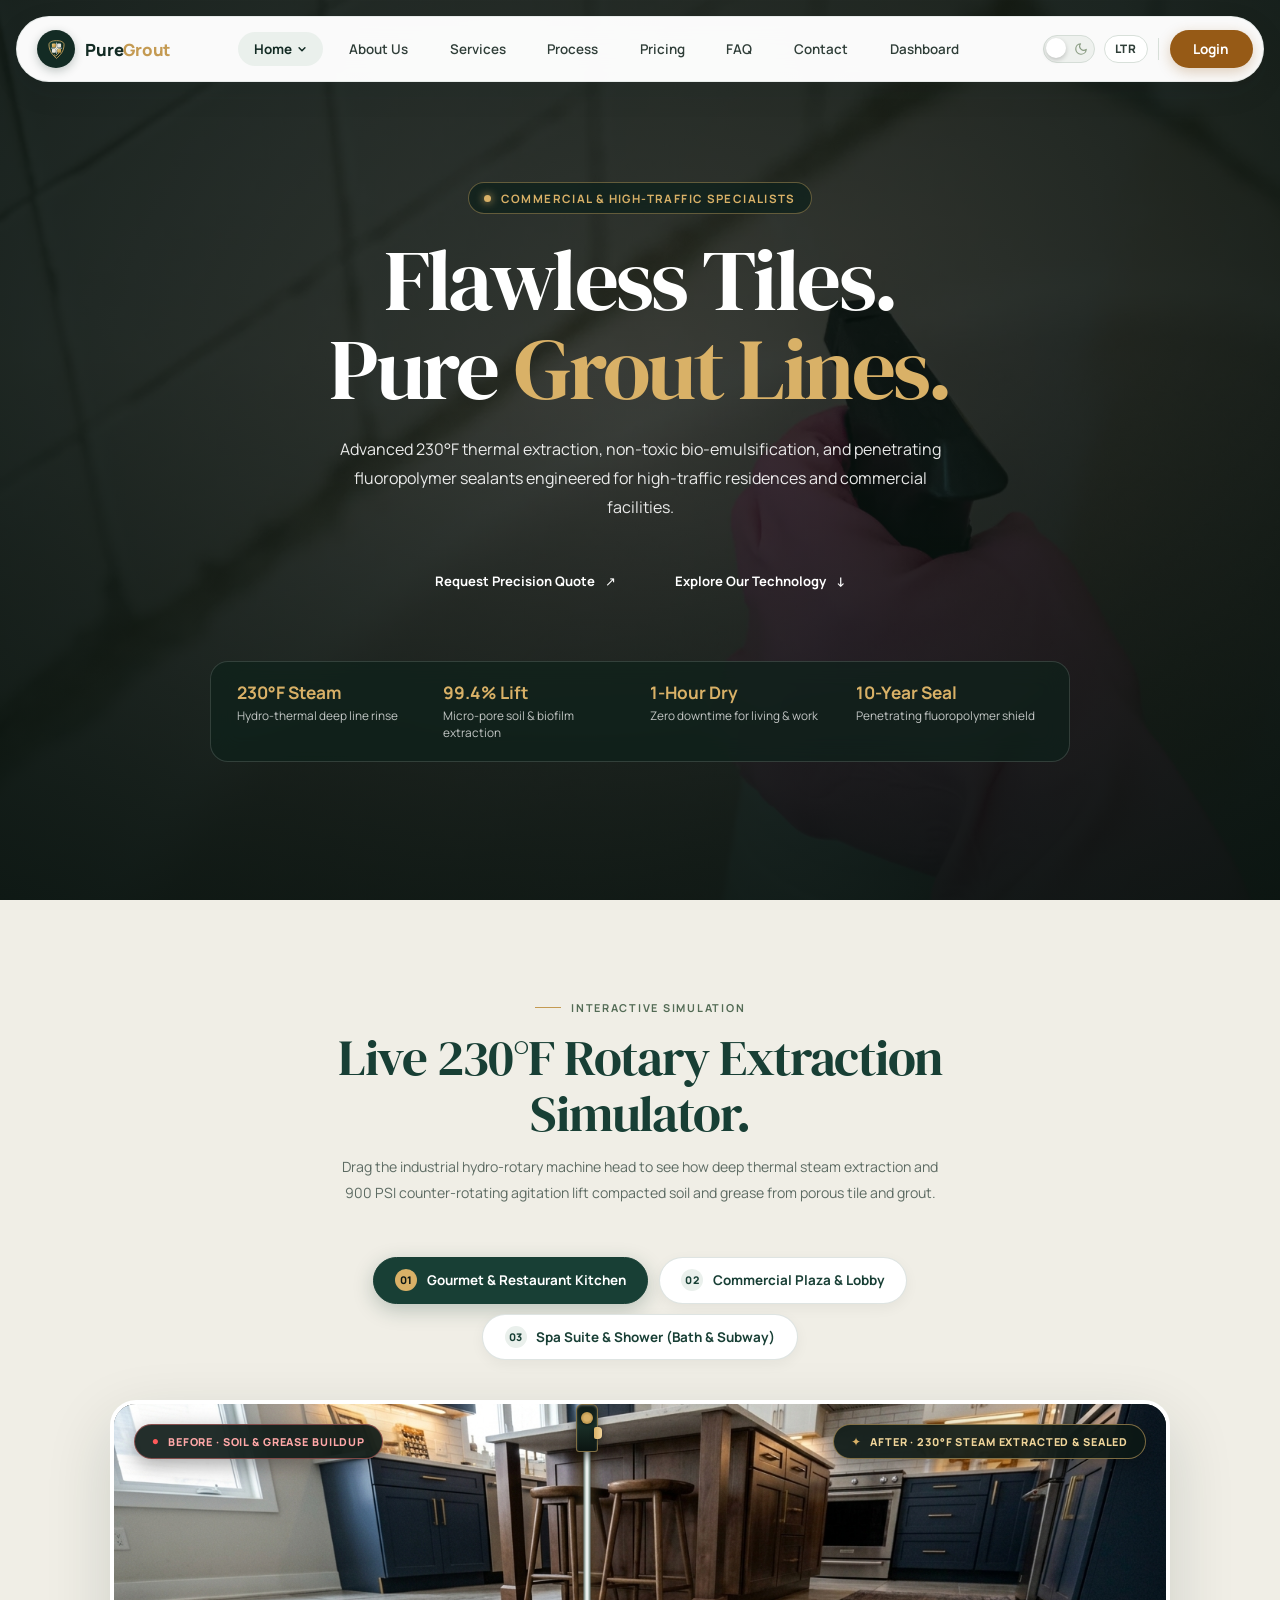
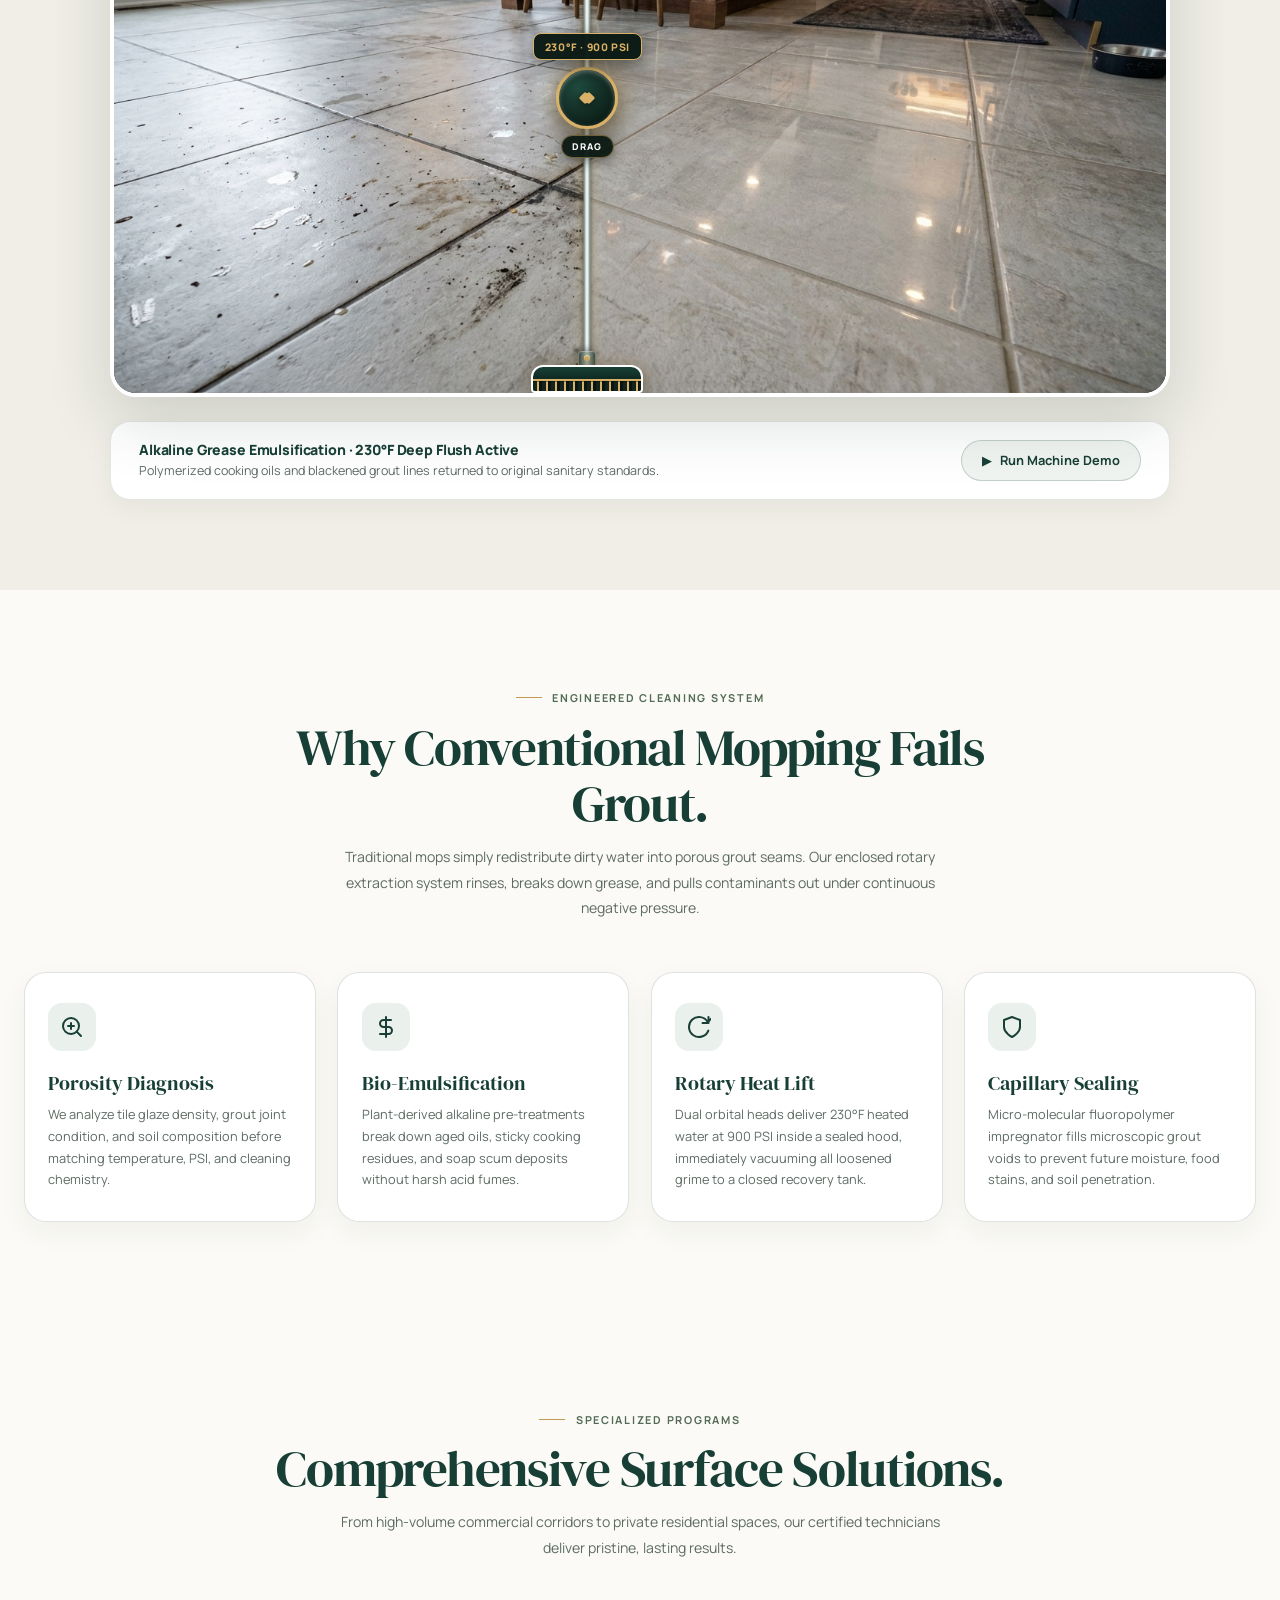
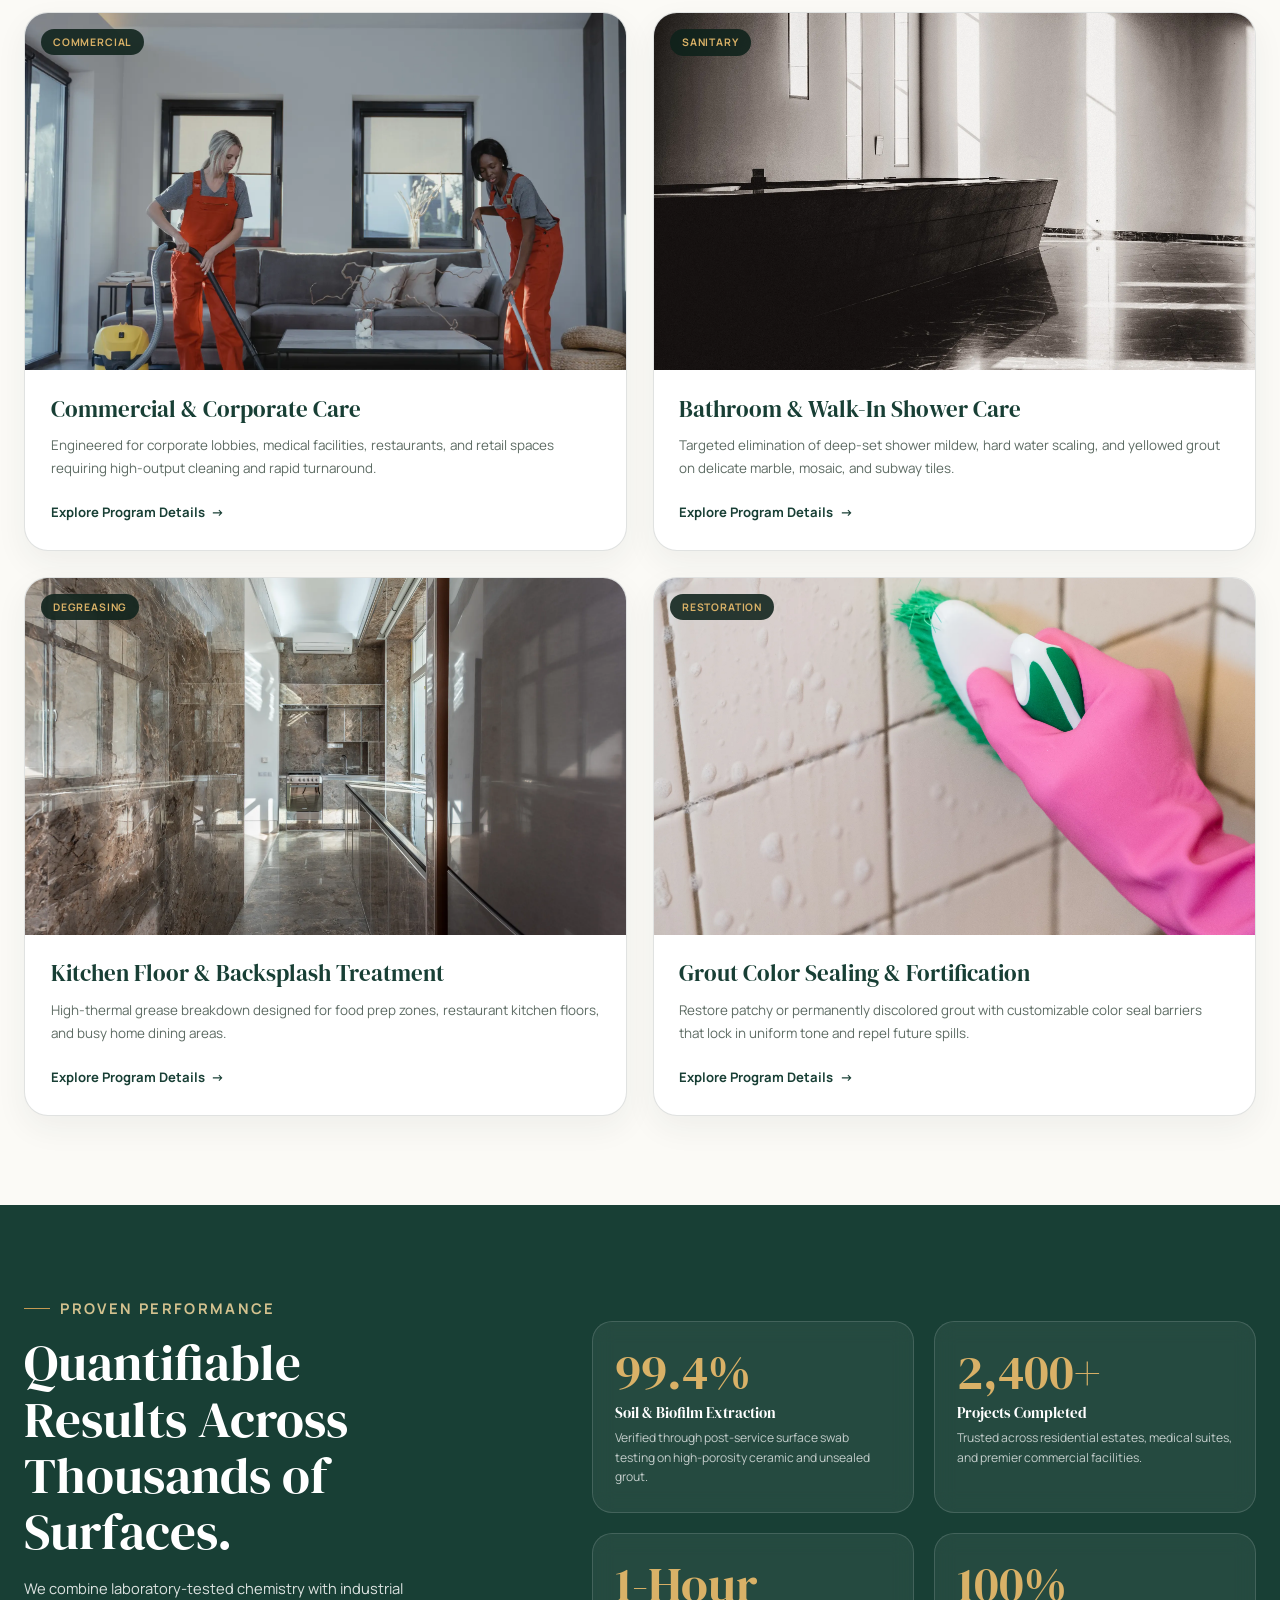
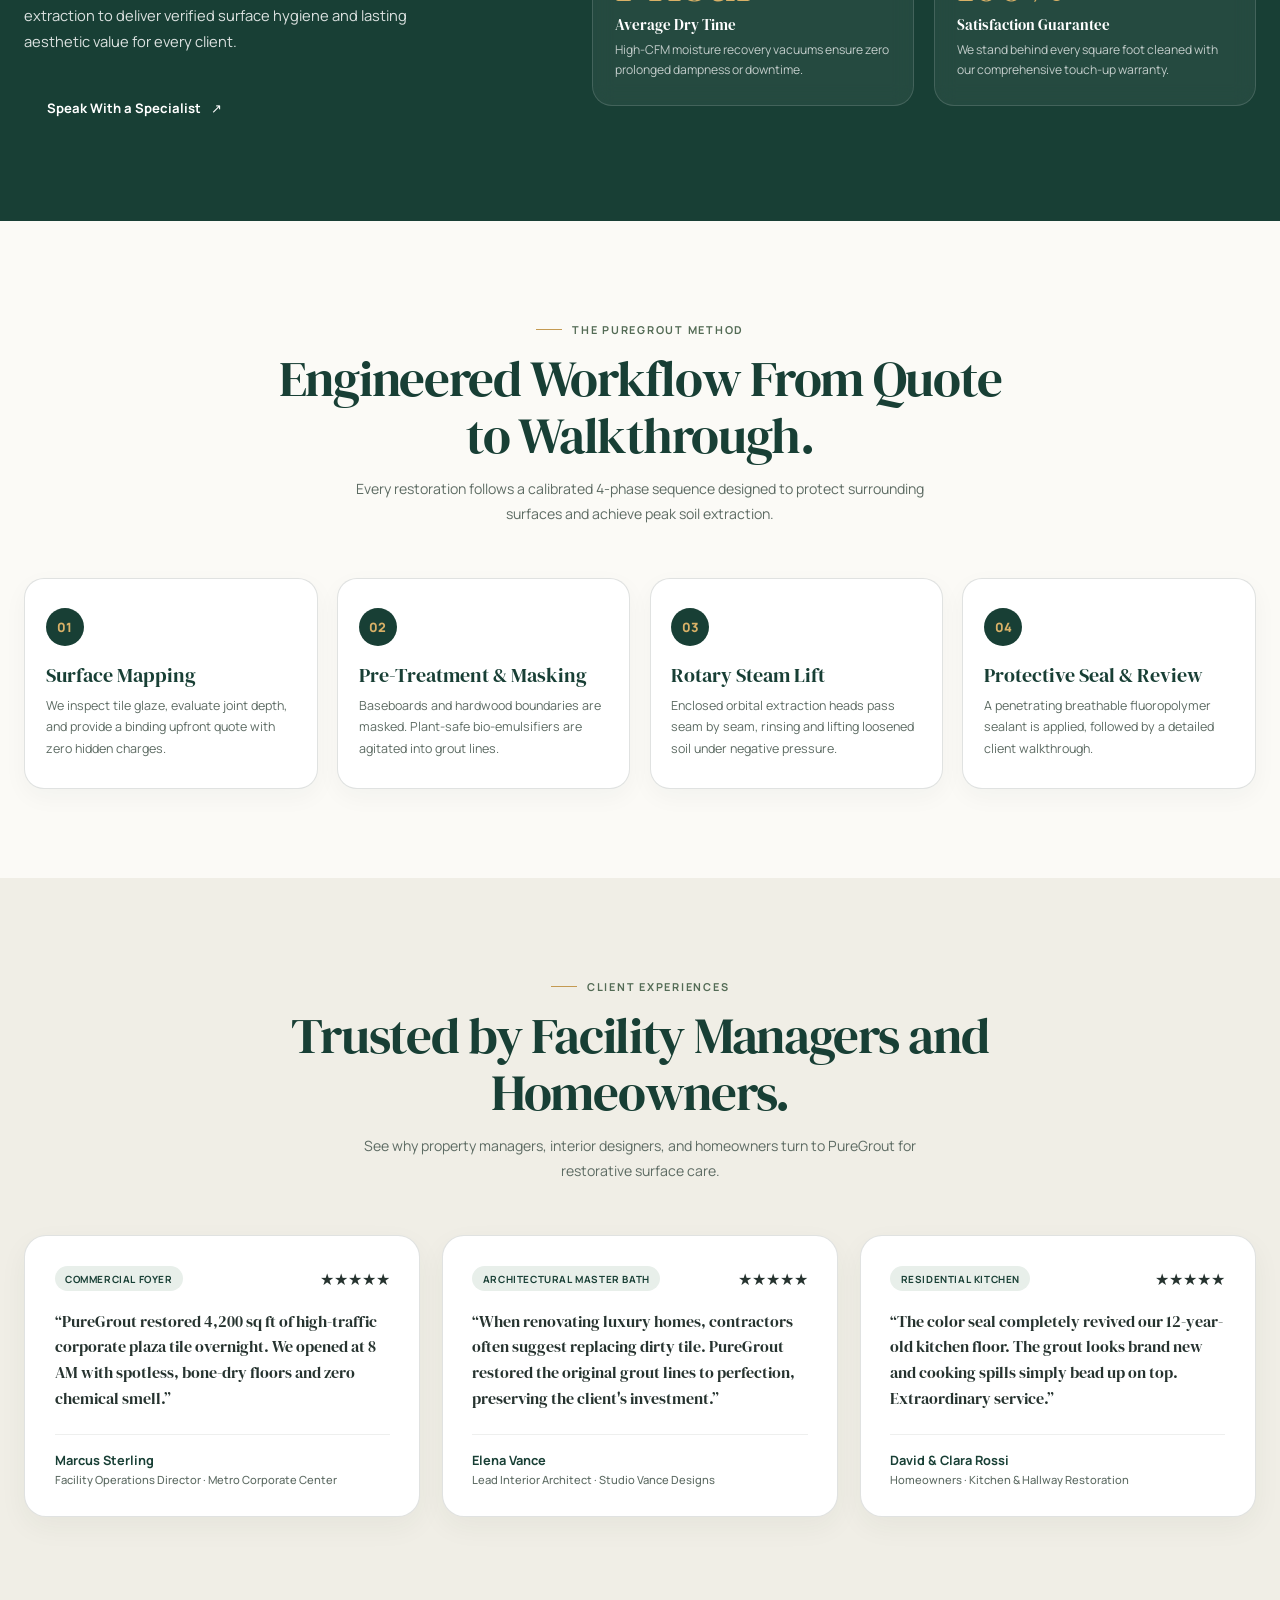
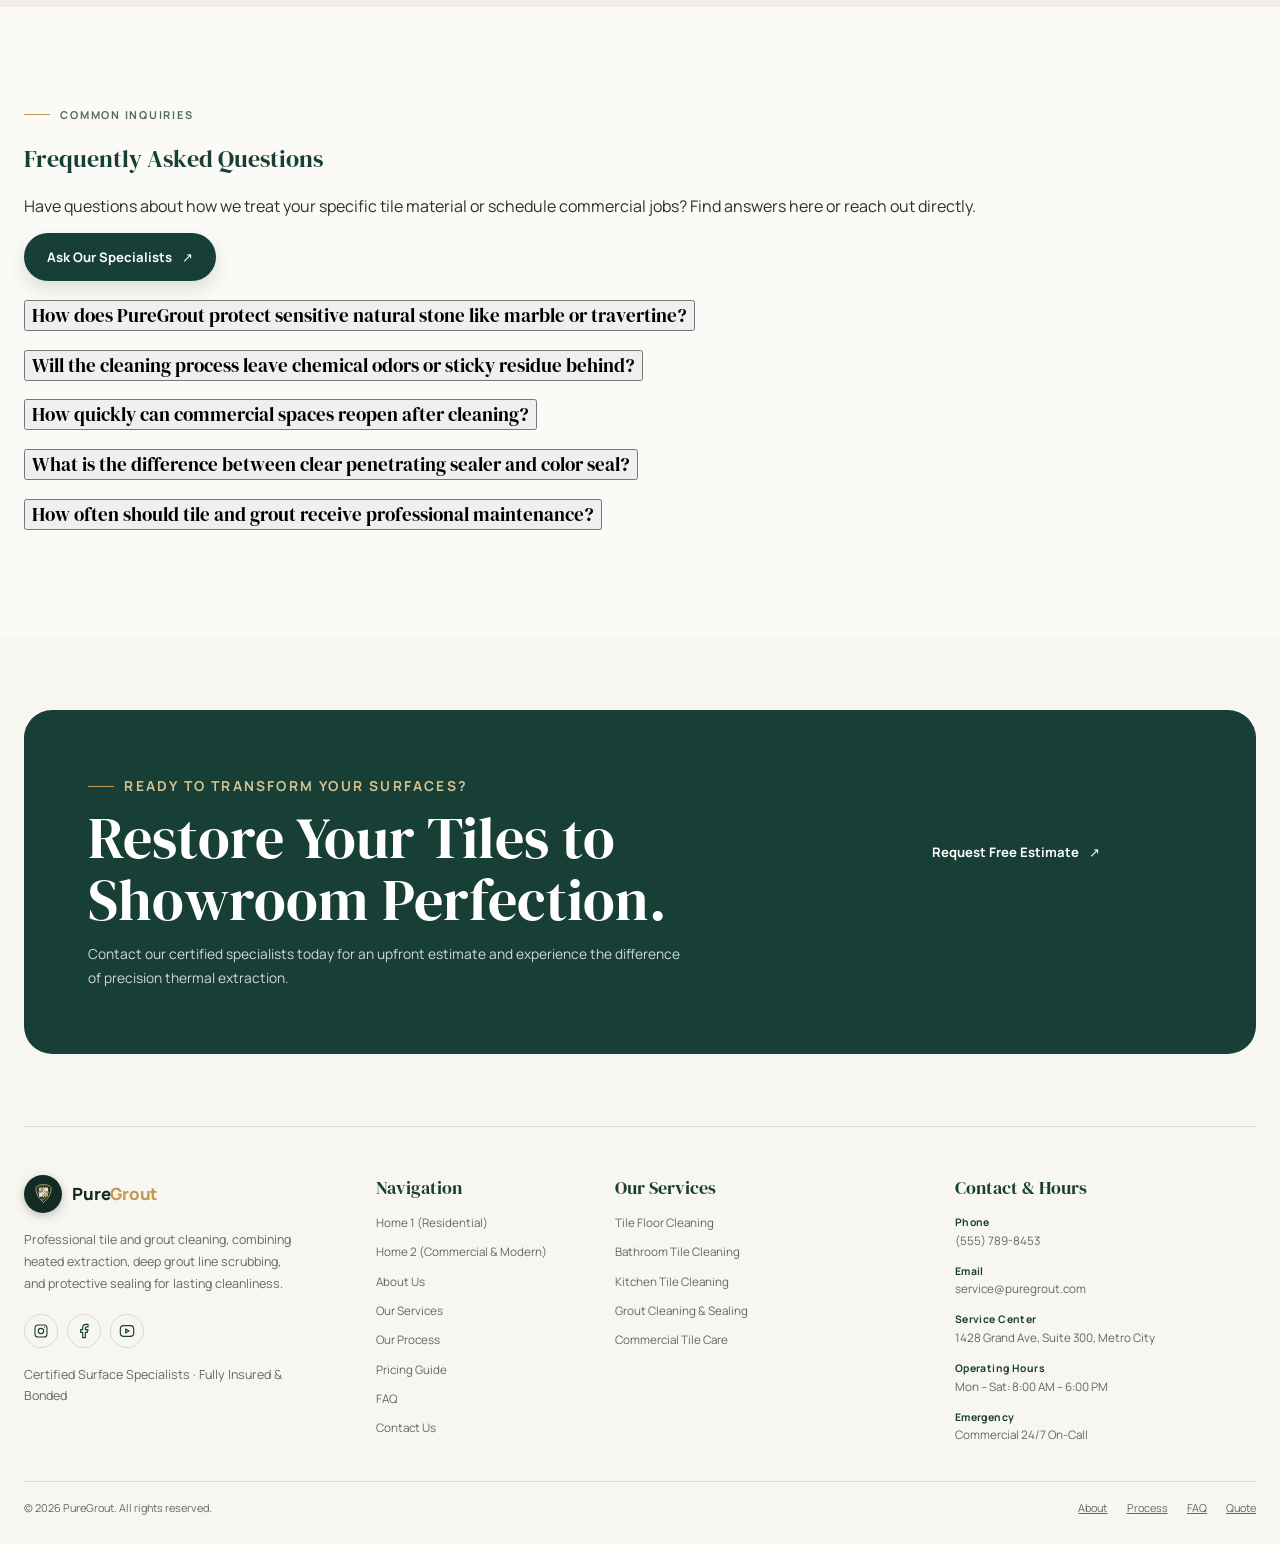
==== commit 8889c05d: "third commit" ====
--- a/home-2.html
+++ b/home-2.html
@@ -14,7 +14,7 @@
   <meta property="og:title" content="PureGrout | Precision Tile &amp; Grout Restoration (Home 2)">
   <meta property="og:description" content="Advanced thermal rotary extraction and fluoropolymer grout sealing for commercial facilities and luxury homes.">
   <meta property="og:url" content="https://puregrout.com/home-2.html">
-  <meta property="og:image" content="https://puregrout.com/assets/images/tile-after-clean.jpg">
+  <meta property="og:image" content="https://puregrout.com/assets/images/kitchen-after-clean.jpg">
   <meta name="twitter:card" content="summary_large_image">
   <link rel="preconnect" href="https://fonts.googleapis.com">
   <link rel="preconnect" href="https://fonts.gstatic.com" crossorigin>
@@ -89,17 +89,17 @@
 
         <!-- 3-Surface Selector Navigation -->
         <div class="rotary-surface-nav" role="tablist" aria-label="Surface environments">
-          <button class="rotary-pill is-active" type="button" role="tab" aria-selected="true" data-surface-target="commercial">
+          <button class="rotary-pill is-active" type="button" role="tab" aria-selected="true" data-surface-target="kitchen">
             <span class="pill-badge">01</span>
-            Commercial Plaza (Porcelain)
+            Gourmet &amp; Restaurant Kitchen
           </button>
-          <button class="rotary-pill" type="button" role="tab" aria-selected="false" data-surface-target="kitchen">
+          <button class="rotary-pill" type="button" role="tab" aria-selected="false" data-surface-target="commercial">
             <span class="pill-badge">02</span>
-            Restaurant Kitchen (Quarry Tile)
+            Commercial Plaza &amp; Lobby
           </button>
           <button class="rotary-pill" type="button" role="tab" aria-selected="false" data-surface-target="shower">
             <span class="pill-badge">03</span>
-            Spa Suite &amp; Shower (Subway &amp; Bath)
+            Spa Suite &amp; Shower (Bath &amp; Subway)
           </button>
         </div>
 
@@ -107,28 +107,35 @@
         <div class="rotary-frame" style="--rotary-pos: 50%;">
           <!-- Clean Layer (Revealed Beneath) -->
           <div class="rotary-layer rotary-layer-clean">
-            <img src="assets/images/tile-after-clean.jpg" alt="Restored floor tiles with spotless cream grout lines after deep cleaning" width="1376" height="768" decoding="async">
+            <img src="assets/images/kitchen-after-clean.jpg" alt="Pristine kitchen tile floor after professional deep extraction, degreased with restored gleaming grout lines" width="1376" height="768" decoding="async">
             <span class="rotary-indicator rotary-indicator-clean"><span class="indicator-icon">✦</span> After &middot; 230&deg;F Steam Extracted &amp; Sealed</span>
           </div>
 
           <!-- Dirty Layer (Clipped at Wand Position) -->
           <div class="rotary-layer rotary-layer-dirty">
-            <img src="assets/images/tile-after-clean.jpg" alt="Dirty tile floor showing heavy soil accumulation and blackened grout lines" width="1376" height="768" decoding="async">
-            <div class="rotary-grime-overlay" aria-hidden="true"></div>
+            <img src="assets/images/kitchen-before-dirty.jpg" alt="Kitchen tile floor before cleaning showing cooking grease stains, food spills, and heavily blackened grout lines" width="1376" height="768" decoding="async">
             <span class="rotary-indicator rotary-indicator-dirty"><span class="indicator-icon">●</span> Before &middot; Soil &amp; Grease Buildup</span>
           </div>
 
-          <!-- Industrial Rotary Machine Scrubber Wand (Draggable Divider) -->
+          <!-- Industrial Rotary Machine Scrubber Wand (Draggable Physical Wand) -->
           <div class="rotary-wand-divider" role="slider" aria-label="Rotary extraction wand position" aria-valuemin="5" aria-valuemax="95" aria-valuenow="50" tabindex="0">
+            <!-- Top Industrial Dual-Trigger Grip -->
+            <div class="rotary-top-grip" aria-hidden="true">
+              <span class="rotary-valve-pin"></span>
+            </div>
+
+            <!-- Stainless Steel Shaft -->
             <span class="rotary-wand-laser" aria-hidden="true"></span>
             
+            <!-- Center Digital Controller Dial -->
             <div class="rotary-machine-head" aria-hidden="true">
               <!-- Digital HUD Tag Hovering Above Machine -->
               <span class="rotary-hud-badge">230&deg;F &middot; 900 PSI</span>
               
-              <!-- Refined Scrubber Head Dial with Drag Arrows -->
+              <!-- Dial Inner with Scrubber Head & Drag Arrows -->
               <div class="rotary-dial-inner">
                 <svg class="rotary-head-icon" viewBox="0 0 24 24" fill="none" stroke="currentColor" stroke-width="2.2" stroke-linecap="round" stroke-linejoin="round">
+                  <circle cx="12" cy="12" r="3" fill="currentColor"/>
                   <path d="M7 12h10M7 12l3.5-3.5M7 12l3.5 3.5M17 12l-3.5-3.5M17 12l-3.5 3.5"/>
                 </svg>
               </div>
@@ -136,14 +143,22 @@
               <!-- Drag Direction Label -->
               <span class="rotary-drag-arrows">DRAG</span>
             </div>
+
+            <!-- Bottom Rotary Scrubber Head Assembly on Floor -->
+            <div class="rotary-bottom-assembly" aria-hidden="true">
+              <span class="rotary-swivel-neck"></span>
+              <div class="rotary-scrubber-plate">
+                <span class="rotary-skirt-texture"></span>
+              </div>
+            </div>
           </div>
         </div>
 
         <!-- Telemetry Diagnostics & Auto Demo Bar -->
         <div class="rotary-telemetry-bar">
           <div class="telemetry-readout">
-            <strong class="telemetry-status" data-telemetry-status>230&deg;F Thermal Rinse &middot; 900 PSI Hydro-Rotary Active</strong>
-            <span class="telemetry-detail" data-telemetry-detail>1,850 sq.ft. commercial porcelain restored. Ground-in street sediment &amp; oils extracted.</span>
+            <strong class="telemetry-status" data-telemetry-status>Alkaline Grease Emulsification &middot; 230&deg;F Deep Flush Active</strong>
+            <span class="telemetry-detail" data-telemetry-detail>Polymerized cooking oils and blackened grout lines returned to original sanitary standards.</span>
           </div>
           <button class="auto-clean-btn" type="button" data-auto-clean aria-label="Run automated machine demonstration">
             <span aria-hidden="true">&#9654;</span> Run Machine Demo
--- a/css/pages/home-2.css
+++ b/css/pages/home-2.css
@@ -147,6 +147,7 @@
    2. Creative Feature: Industrial Rotary Extraction Simulator
    -------------------------------------------------------------------------- */
 .rotary-showcase-section {
+  padding-block: var(--section-space, clamp(4rem, 6.5vw, 6.5rem));
   background: #F0EEE6;
 }
 
@@ -156,35 +157,37 @@
   justify-content: center;
   flex-wrap: wrap;
   gap: 0.65rem;
-  margin-bottom: 2rem;
+  margin: 0 auto 2.5rem;
+  max-width: 820px;
 }
 
 .rotary-pill {
   display: inline-flex;
   align-items: center;
-  gap: 0.5rem;
-  padding: 0.65rem 1.25rem;
-  border: 1.5px solid rgba(24, 63, 53, 0.12);
+  gap: 0.6rem;
+  padding: 0.7rem 1.35rem;
+  border: 1.5px solid rgba(24, 63, 53, 0.14);
   border-radius: 999px;
   background: #FFFFFF;
   color: #183F35;
-  font-size: 0.82rem;
+  font-size: 0.84rem;
   font-weight: 700;
   cursor: pointer;
-  transition: all 0.22s ease;
-  box-shadow: 0 4px 12px rgba(0, 0, 0, 0.04);
+  transition: all 0.25s ease;
+  box-shadow: 0 4px 14px rgba(0, 0, 0, 0.05);
 }
 
 .rotary-pill:hover {
   border-color: #183F35;
   transform: translateY(-2px);
+  box-shadow: 0 8px 20px rgba(24, 63, 53, 0.12);
 }
 
 .rotary-pill.is-active {
   background: #183F35;
   color: #FFFFFF;
   border-color: #183F35;
-  box-shadow: 0 6px 18px rgba(24, 63, 53, 0.2);
+  box-shadow: 0 6px 20px rgba(24, 63, 53, 0.25);
 }
 
 .rotary-pill.is-active span.pill-badge {
@@ -193,31 +196,36 @@
 }
 
 .pill-badge {
-  display: inline-block;
-  padding: 0.18rem 0.45rem;
-  border-radius: 6px;
+  display: inline-grid;
+  place-items: center;
+  width: 22px;
+  height: 22px;
+  border-radius: 50%;
   background: #EAF0EC;
   color: #183F35;
-  font-size: 0.65rem;
+  font-size: 0.66rem;
   font-weight: 800;
-  letter-spacing: 0.05em;
+  letter-spacing: 0.04em;
   text-transform: uppercase;
 }
 
 .rotary-frame {
   position: relative;
   width: 100%;
+  max-width: 1060px;
+  margin: 0 auto;
   aspect-ratio: 16 / 9;
-  min-height: 380px;
-  max-height: 640px;
+  min-height: 400px;
+  max-height: 600px;
   overflow: hidden;
   border: 4px solid #FFFFFF;
-  border-radius: 24px;
+  border-radius: 26px;
   background: #0E1815;
-  box-shadow: 0 20px 50px rgba(19, 43, 36, 0.14);
+  box-shadow: 0 24px 65px rgba(19, 43, 36, 0.16);
   user-select: none;
   cursor: ew-resize;
   touch-action: pan-y;
+  isolation: isolate;
 }
 
 .rotary-layer {
@@ -232,7 +240,10 @@
   width: 100%;
   height: 100%;
   object-fit: cover;
+  object-position: center;
   display: block;
+  user-select: none;
+  pointer-events: none;
 }
 
 .rotary-layer-clean {
@@ -245,125 +256,279 @@
   transition: clip-path 0.02s linear;
 }
 
+.rotary-layer-dirty img {
+  filter: none;
+}
+
+/* Grime overlay (hidden - real high-res dirty photography is used) */
+.rotary-grime-overlay {
+  display: none;
+}
+
 /* Surface overlay status indicators */
 .rotary-indicator {
   position: absolute;
-  top: 1.1rem;
+  top: 1.25rem;
   z-index: 4;
-  padding: 0.55rem 0.95rem;
+  display: inline-flex;
+  align-items: center;
+  gap: 0.5rem;
+  padding: 0.55rem 1.05rem;
   border-radius: 999px;
-  font-size: 0.65rem;
+  font-size: 0.68rem;
   font-weight: 800;
   letter-spacing: 0.08em;
   text-transform: uppercase;
-  backdrop-filter: blur(10px);
+  backdrop-filter: blur(12px);
   pointer-events: none;
-  box-shadow: 0 4px 14px rgba(0, 0, 0, 0.25);
+  box-shadow: 0 6px 20px rgba(0, 0, 0, 0.35);
+}
+
+.indicator-icon {
+  font-size: 0.75rem;
+  line-height: 1;
 }
 
 .rotary-indicator-dirty {
-  left: 1.1rem;
-  background: rgba(14, 25, 21, 0.88);
-  border: 1px solid rgba(255, 255, 255, 0.2);
-  color: #FFAEAE;
+  left: 1.25rem;
+  background: rgba(12, 24, 20, 0.9);
+  border: 1px solid rgba(255, 120, 120, 0.45);
+  color: #FFA8A8;
+}
+
+.rotary-indicator-dirty .indicator-icon {
+  color: #FF5A5A;
 }
 
 .rotary-indicator-clean {
-  right: 1.1rem;
-  background: rgba(18, 43, 36, 0.9);
-  border: 1px solid rgba(217, 177, 103, 0.45);
-  color: #D9B167;
-}
-
-/* Industrial Rotary Machine Scrubber Divider */
+  right: 1.25rem;
+  background: rgba(12, 24, 20, 0.9);
+  border: 1px solid rgba(217, 177, 103, 0.55);
+  color: #F0D59A;
+}
+
+.rotary-indicator-clean .indicator-icon {
+  color: #D9B167;
+}
+
+/* Industrial Rotary Machine Scrubber Wand (Draggable Physical Wand) */
 .rotary-wand-divider {
   position: absolute;
-  z-index: 5;
+  z-index: 10;
   top: 0;
   bottom: 0;
   left: var(--rotary-pos, 50%);
   transform: translateX(-50%);
-  width: 58px;
+  width: 72px;
   display: flex;
   flex-direction: column;
   align-items: center;
   justify-content: center;
   cursor: ew-resize;
   pointer-events: auto;
-}
-
+  user-select: none;
+  touch-action: none;
+}
+
+/* Top Dual-Trigger Commercial Handle Grip */
+.rotary-top-grip {
+  position: absolute;
+  top: 0;
+  left: 50%;
+  transform: translateX(-50%);
+  z-index: 8;
+  width: 22px;
+  height: 48px;
+  background: linear-gradient(180deg, #101B17 0%, #1A2F27 45%, #0B1411 100%);
+  border: 1.5px solid rgba(217, 177, 103, 0.55);
+  border-radius: 6px 6px 3px 3px;
+  box-shadow: 0 4px 12px rgba(0, 0, 0, 0.55), inset 0 1px 2px rgba(255, 255, 255, 0.25);
+  display: flex;
+  align-items: center;
+  justify-content: center;
+}
+
+.rotary-top-grip::before {
+  content: '';
+  position: absolute;
+  top: 7px;
+  width: 12px;
+  height: 12px;
+  border-radius: 50%;
+  background: radial-gradient(circle, #D9B167 35%, #9E7B33 100%);
+  box-shadow: 0 1px 3px rgba(0, 0, 0, 0.5);
+}
+
+.rotary-valve-pin {
+  position: absolute;
+  right: -5px;
+  top: 22px;
+  width: 8px;
+  height: 12px;
+  background: linear-gradient(90deg, #D9B167, #F2D59B);
+  border-radius: 2px 4px 4px 2px;
+  box-shadow: 0 1px 4px rgba(0, 0, 0, 0.4);
+}
+
+/* Stainless Steel Wand Shaft */
 .rotary-wand-laser {
   position: absolute;
   top: 0;
   bottom: 0;
-  width: 3px;
-  background: linear-gradient(180deg, #D9B167 0%, #FFFFFF 50%, #D9B167 100%);
-  box-shadow: 0 0 14px rgba(217, 177, 103, 0.85);
-}
-
+  left: 50%;
+  transform: translateX(-50%);
+  width: 7px;
+  border-radius: 3.5px;
+  background: linear-gradient(90deg, #374740 0%, #B8C7C0 25%, #FFFFFF 50%, #B8C7C0 75%, #374740 100%);
+  box-shadow: 
+    0 0 14px rgba(217, 177, 103, 0.45),
+    0 0 5px rgba(0, 0, 0, 0.65),
+    inset 0 0 2px rgba(255, 255, 255, 0.8);
+}
+
+/* Center Digital Controller & Machine Dial */
 .rotary-machine-head {
-  position: relative;
-  z-index: 6;
+  position: absolute;
+  top: 50%;
+  left: 50%;
+  transform: translate(-50%, -50%);
+  z-index: 9;
   display: grid;
   place-items: center;
-  width: 66px;
-  height: 66px;
+  width: 62px;
+  height: 62px;
   border-radius: 50%;
-  background: radial-gradient(circle, #1F4439 25%, #0B1C15 90%);
-  border: 2.5px solid #D9B167;
+  background: radial-gradient(circle at 35% 32%, #204B3E 0%, #0D201A 70%, #050E0B 100%);
+  border: 3px solid #D9B167;
   color: #D9B167;
   box-shadow: 
-    0 0 25px rgba(217, 177, 103, 0.45),
-    0 10px 30px rgba(0, 0, 0, 0.4);
-  transition: transform 0.15s ease, box-shadow 0.15s ease;
-}
-
-.rotary-frame.is-interacting .rotary-machine-head {
-  transform: scale(1.08);
+    0 0 28px rgba(217, 177, 103, 0.65),
+    0 10px 28px rgba(0, 0, 0, 0.7),
+    inset 0 2px 4px rgba(255, 255, 255, 0.35);
+  transition: transform 0.18s cubic-bezier(0.2, 0.8, 0.2, 1), box-shadow 0.18s ease;
+}
+
+.rotary-frame.is-interacting .rotary-machine-head,
+.rotary-wand-divider:hover .rotary-machine-head {
+  transform: translate(-50%, -50%) scale(1.1);
   box-shadow: 
-    0 0 35px rgba(217, 177, 103, 0.7),
-    0 12px 35px rgba(0, 0, 0, 0.5);
+    0 0 40px rgba(217, 177, 103, 0.9),
+    0 14px 35px rgba(0, 0, 0, 0.8);
+}
+
+.rotary-dial-inner {
+  display: grid;
+  place-items: center;
+  width: 100%;
+  height: 100%;
 }
 
 .rotary-head-icon {
-  width: 32px;
-  height: 32px;
-  animation: rotarySpin 8s linear infinite;
-}
-
-@keyframes rotarySpin {
-  from { transform: rotate(0deg); }
-  to { transform: rotate(360deg); }
+  width: 30px;
+  height: 30px;
+  color: #D9B167;
+  filter: drop-shadow(0 2px 4px rgba(0, 0, 0, 0.5));
 }
 
 .rotary-hud-badge {
   position: absolute;
-  bottom: calc(100% + 12px);
+  bottom: calc(100% + 10px);
   white-space: nowrap;
-  padding: 0.35rem 0.65rem;
+  padding: 0.35rem 0.7rem;
   border-radius: 8px;
-  background: rgba(14, 28, 23, 0.94);
+  background: rgba(9, 23, 18, 0.96);
   border: 1px solid #D9B167;
   color: #D9B167;
-  font-size: 0.64rem;
+  font-size: 0.65rem;
   font-weight: 800;
-  letter-spacing: 0.05em;
-  box-shadow: 0 6px 18px rgba(0, 0, 0, 0.35);
+  letter-spacing: 0.06em;
+  box-shadow: 0 6px 18px rgba(0, 0, 0, 0.5);
   pointer-events: none;
 }
 
 .rotary-drag-arrows {
   position: absolute;
-  top: calc(100% + 10px);
+  top: calc(100% + 9px);
   white-space: nowrap;
-  padding: 0.3rem 0.55rem;
+  padding: 0.25rem 0.65rem;
   border-radius: 999px;
-  background: rgba(14, 28, 23, 0.9);
+  background: rgba(9, 23, 18, 0.94);
+  border: 1px solid rgba(217, 177, 103, 0.45);
   color: #FFFFFF;
   font-size: 0.58rem;
-  font-weight: 700;
-  letter-spacing: 0.08em;
+  font-weight: 800;
+  letter-spacing: 0.12em;
   pointer-events: none;
+  box-shadow: 0 4px 12px rgba(0, 0, 0, 0.4);
+}
+
+/* Bottom Heavy-Duty Rotary Floor Scrubber Head Assembly */
+.rotary-bottom-assembly {
+  position: absolute;
+  bottom: 0;
+  left: 50%;
+  transform: translateX(-50%);
+  z-index: 8;
+  display: flex;
+  flex-direction: column;
+  align-items: center;
+  pointer-events: none;
+}
+
+.rotary-swivel-neck {
+  width: 18px;
+  height: 14px;
+  background: linear-gradient(90deg, #374740 0%, #A5B6AF 50%, #374740 100%);
+  border: 1px solid rgba(255, 255, 255, 0.3);
+  border-bottom: none;
+  border-radius: 4px 4px 0 0;
+  position: relative;
+  box-shadow: 0 -2px 6px rgba(0, 0, 0, 0.35);
+}
+
+.rotary-swivel-neck::after {
+  content: '';
+  position: absolute;
+  top: 3px;
+  left: 50%;
+  transform: translateX(-50%);
+  width: 6px;
+  height: 6px;
+  border-radius: 50%;
+  background: #D9B167;
+  box-shadow: inset 0 1px 1px rgba(255, 255, 255, 0.6);
+}
+
+.rotary-scrubber-plate {
+  width: 112px;
+  height: 28px;
+  background: linear-gradient(180deg, #183F35 0%, #0F2A23 50%, #D9B167 50%, #B08C42 100%);
+  border: 2px solid #FFFFFF;
+  border-radius: 12px 12px 4px 4px;
+  box-shadow: 
+    0 8px 24px rgba(0, 0, 0, 0.55),
+    0 0 18px rgba(217, 177, 103, 0.35);
+  position: relative;
+  overflow: hidden;
+  display: flex;
+  flex-direction: column;
+  justify-content: flex-end;
+}
+
+.rotary-skirt-texture {
+  display: block;
+  width: 100%;
+  height: 10px;
+  background: repeating-linear-gradient(
+    90deg,
+    #13241F 0px,
+    #13241F 4px,
+    #D9B167 4px,
+    #D9B167 6px,
+    #0A1411 6px,
+    #0A1411 9px
+  );
+  border-top: 1px solid rgba(0, 0, 0, 0.35);
 }
 
 /* Machine Telemetry Bar */
@@ -372,12 +537,13 @@
   align-items: center;
   justify-content: space-between;
   gap: 1.5rem;
-  margin-top: 1.4rem;
-  padding: 1.1rem 1.6rem;
-  border: 1px solid rgba(24, 63, 53, 0.1);
-  border-radius: 18px;
+  max-width: 1060px;
+  margin: 1.5rem auto 0;
+  padding: 1.15rem 1.75rem;
+  border: 1.5px solid rgba(24, 63, 53, 0.12);
+  border-radius: 20px;
   background: #FFFFFF;
-  box-shadow: 0 8px 24px rgba(38, 51, 47, 0.04);
+  box-shadow: 0 8px 24px rgba(38, 51, 47, 0.05);
 }
 
 .telemetry-readout {
@@ -869,13 +1035,25 @@
   .h2-hero-actions .button {
     width: 100%;
   }
+  .rotary-top-grip {
+    width: 18px;
+    height: 38px;
+  }
   .rotary-machine-head {
-    width: 54px;
-    height: 54px;
+    width: 48px;
+    height: 48px;
   }
   .rotary-head-icon {
-    width: 26px;
-    height: 26px;
+    width: 22px;
+    height: 22px;
+  }
+  .rotary-scrubber-plate {
+    width: 84px;
+    height: 22px;
+  }
+  .rotary-hud-badge {
+    font-size: 0.58rem;
+    padding: 0.25rem 0.5rem;
   }
 }
 
@@ -883,17 +1061,24 @@
    Home 2 Page Dark Mode Theme Styles
    ========================================================================== */
 :root.theme-dark .rotary-showcase-section {
-  background: #101E19;
+  background: #0C1A15;
 }
 :root.theme-dark .rotary-pill {
   background: #14241F;
   border-color: rgba(255, 255, 255, 0.12);
-  color: var(--color-heading);
+  color: rgba(255, 255, 255, 0.85);
+  box-shadow: 0 4px 14px rgba(0, 0, 0, 0.3);
+}
+:root.theme-dark .rotary-pill:hover {
+  border-color: #D9B167;
+  color: #FFFFFF;
+  background: #192D26;
 }
 :root.theme-dark .rotary-pill.is-active {
   background: #D9B167;
   color: #0D1714;
   border-color: #D9B167;
+  box-shadow: 0 6px 20px rgba(217, 177, 103, 0.35);
 }
 :root.theme-dark .rotary-pill.is-active span.pill-badge {
   background: #0D1714;
@@ -904,24 +1089,28 @@
   color: #D9B167;
 }
 :root.theme-dark .rotary-frame {
-  border-color: #1A3127;
-  box-shadow: 0 20px 50px rgba(0, 0, 0, 0.5);
+  border: 3.5px solid rgba(217, 177, 103, 0.45);
+  box-shadow: 0 24px 70px rgba(0, 0, 0, 0.6), 0 0 40px rgba(217, 177, 103, 0.12);
 }
 :root.theme-dark .rotary-telemetry-bar {
   background: #14241F;
-  border-color: rgba(255, 255, 255, 0.10);
-  box-shadow: 0 8px 24px rgba(0, 0, 0, 0.3);
+  border-color: rgba(255, 255, 255, 0.12);
+  box-shadow: 0 10px 30px rgba(0, 0, 0, 0.4);
 }
 :root.theme-dark .telemetry-status {
   color: #D9B167;
 }
 :root.theme-dark .telemetry-detail {
-  color: var(--color-muted);
+  color: rgba(255, 255, 255, 0.7);
 }
 :root.theme-dark .auto-clean-btn {
   background: #1C332A;
   border-color: rgba(217, 177, 103, 0.4);
   color: #D9B167;
+}
+:root.theme-dark .auto-clean-btn:hover {
+  background: #D9B167;
+  color: #0D1714;
 }
 :root.theme-dark .auto-clean-btn:hover {
   background: #D9B167;
